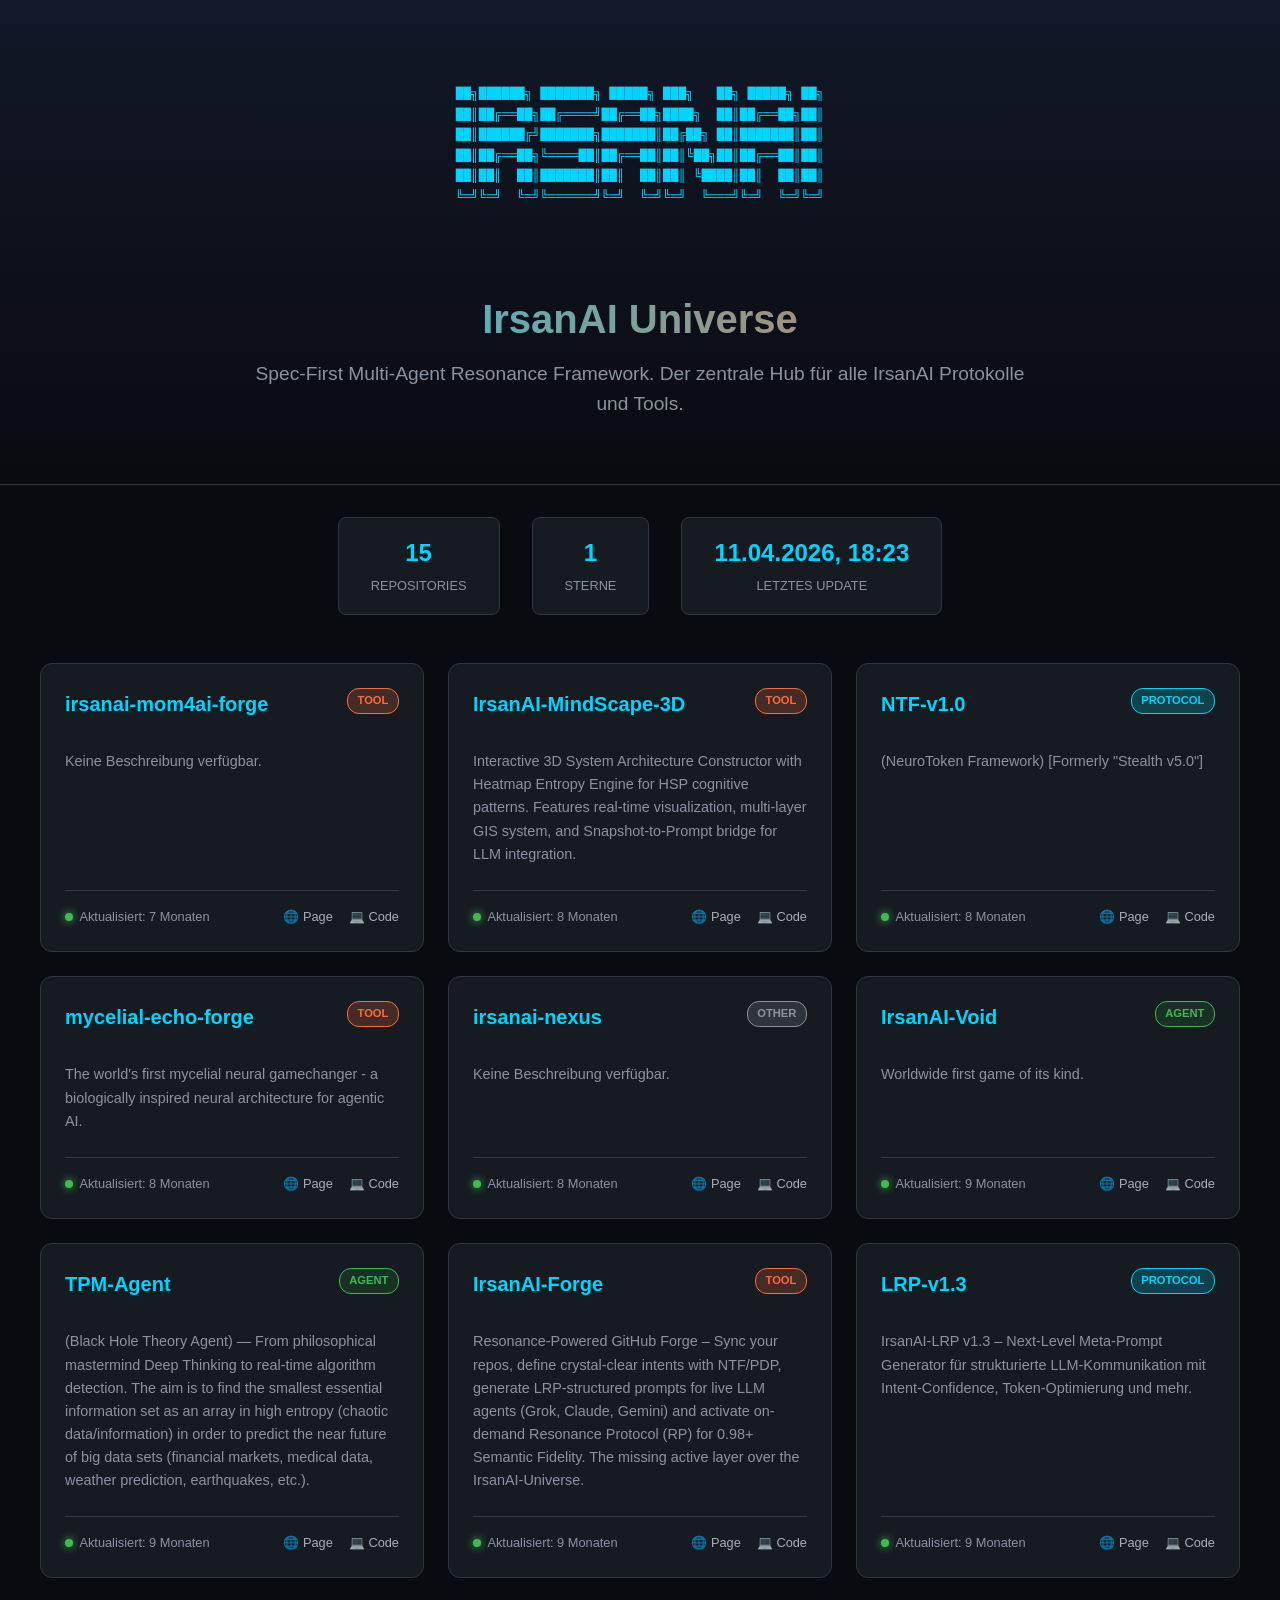
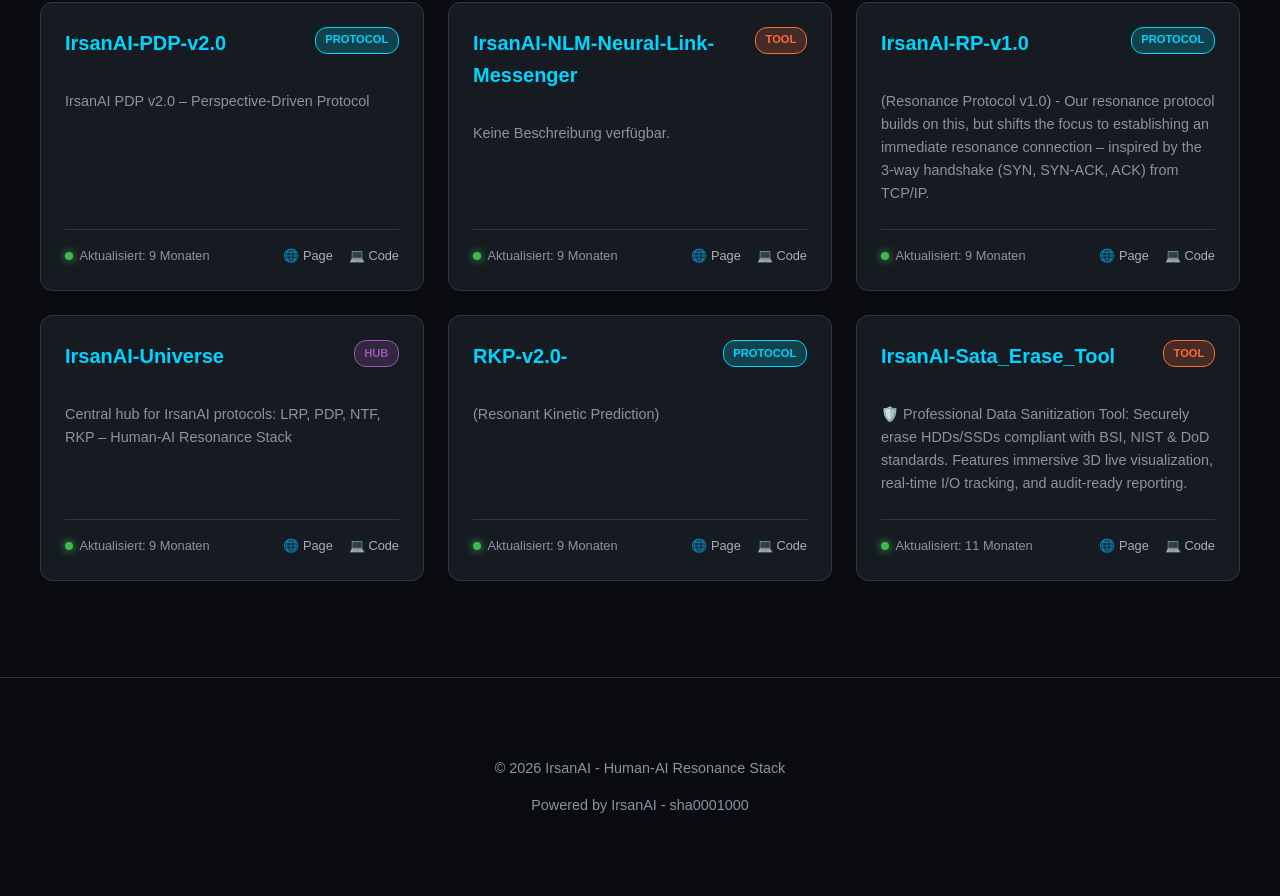
==== docs/index.html @ 4238be8a "Add GitHub Page assets and index" ====
<!DOCTYPE html>
<html lang="de">
<head>
    <meta charset="UTF-8">
    <meta name="viewport" content="width=device-width, initial-scale=1.0">
    <title>IrsanAI Universe | Central Hub</title>
    <link rel="stylesheet" href="assets/css/style.css">
    <link rel="icon" type="image/png" href="https://github.com/IrsanAI.png">
</head>
<body>
    <header>
        <div class="logo-text">
██╗██████╗ ███████╗ █████╗ ███╗   ██╗ █████╗ ██╗
██║██╔══██╗██╔════╝██╔══██╗████╗  ██║██╔══██╗██║
██║██████╔╝███████╗███████║██╔██╗ ██║███████║██║
██║██╔══██╗╚════██║██╔══██║██║╚██╗██║██╔══██║██║
██║██║  ██║███████║██║  ██║██║ ╚████║██║  ██║██║
╚═╝╚═╝  ╚═╝╚══════╝╚═╝  ╚═╝╚═╝  ╚═══╝╚═╝  ╚═╝╚═╝
        </div>
        <h1>IrsanAI Universe</h1>
        <p class="subtitle">Spec-First Multi-Agent Resonance Framework. Der zentrale Hub für alle IrsanAI Protokolle und Tools.</p>
    </header>
    <main>
        <section class="stats-bar">
            <div class="stat-item"><span class="stat-value" id="total-repos">...</span><span class="stat-label">Repositories</span></div>
            <div class="stat-item"><span class="stat-value" id="total-stars">...</span><span class="stat-label">Sterne</span></div>
            <div class="stat-item"><span class="stat-value" id="last-update-time">...</span><span class="stat-label">Letztes Update</span></div>
        </section>
        <section id="repo-grid" class="repo-grid"></section>
    </main>
    <footer>
        <p>&copy; 2026 IrsanAI - Human-AI Resonance Stack</p>
        <p>Powered by IrsanAI - sha0001000</p>
    </footer>
    <script src="assets/js/main.js"></script>
</body>
</html>
---- docs/assets/css/style.css ----
:root {
    --bg-color: #0a0b10;
    --card-bg: #161b22;
    --text-primary: #e6edf3;
    --text-secondary: #8b949e;
    --accent-color: #00d4ff;
    --accent-secondary: #ff6b35;
    --accent-tertiary: #9b59b6;
    --border-color: #30363d;
    --success-color: #238636;
}
body { background-color: var(--bg-color); color: var(--text-primary); font-family: -apple-system, BlinkMacSystemFont, "Segoe UI", Helvetica, Arial, sans-serif; margin: 0; line-height: 1.6; }
header { padding: 4rem 2rem; text-align: center; background: linear-gradient(180deg, #111827 0%, var(--bg-color) 100%); border-bottom: 1px solid var(--border-color); }
.logo-text { font-family: monospace; font-size: 0.8rem; color: var(--accent-color); white-space: pre; margin-bottom: 2rem; display: inline-block; }
h1 { font-size: 2.5rem; margin-bottom: 0.5rem; background: linear-gradient(90deg, var(--accent-color), var(--accent-secondary)); -webkit-background-clip: text; -webkit-text-fill-color: transparent; }
.subtitle { color: var(--text-secondary); font-size: 1.2rem; max-width: 800px; margin: 0 auto; }
main { max-width: 1200px; margin: 0 auto; padding: 2rem; }
.stats-bar { display: flex; justify-content: center; gap: 2rem; margin-bottom: 3rem; flex-wrap: wrap; }
.stat-item { background: var(--card-bg); padding: 1rem 2rem; border-radius: 8px; border: 1px solid var(--border-color); text-align: center; }
.stat-value { display: block; font-size: 1.5rem; font-weight: bold; color: var(--accent-color); }
.stat-label { font-size: 0.8rem; color: var(--text-secondary); text-transform: uppercase; }
.repo-grid { display: grid; grid-template-columns: repeat(auto-fill, minmax(350px, 1fr)); gap: 1.5rem; }
.repo-card { background: var(--card-bg); border: 1px solid var(--border-color); border-radius: 12px; padding: 1.5rem; transition: transform 0.2s, border-color 0.2s; display: flex; flex-direction: column; }
.repo-card:hover { transform: translateY(-4px); border-color: var(--accent-color); }
.repo-header { display: flex; justify-content: space-between; align-items: flex-start; margin-bottom: 1rem; }
.repo-name { font-size: 1.25rem; font-weight: bold; color: var(--accent-color); text-decoration: none; }
.category-badge { font-size: 0.7rem; padding: 0.2rem 0.6rem; border-radius: 12px; text-transform: uppercase; font-weight: bold; }
.cat-hub { background: rgba(155, 89, 182, 0.2); color: var(--accent-tertiary); border: 1px solid var(--accent-tertiary); }
.cat-protocol { background: rgba(0, 212, 255, 0.2); color: var(--accent-color); border: 1px solid var(--accent-color); }
.cat-tool { background: rgba(255, 107, 53, 0.2); color: var(--accent-secondary); border: 1px solid var(--accent-secondary); }
.cat-agent { background: rgba(35, 134, 54, 0.2); color: #3fb950; border: 1px solid #3fb950; }
.cat-other { background: rgba(139, 148, 158, 0.2); color: var(--text-secondary); border: 1px solid var(--text-secondary); }
.repo-desc { color: var(--text-secondary); font-size: 0.9rem; margin-bottom: 1.5rem; flex-grow: 1; }
.repo-footer { display: flex; justify-content: space-between; align-items: center; font-size: 0.8rem; color: var(--text-secondary); border-top: 1px solid var(--border-color); padding-top: 1rem; }
.update-time { display: flex; align-items: center; gap: 0.4rem; }
.live-indicator { width: 8px; height: 8px; background-color: #3fb950; border-radius: 50%; display: inline-block; box-shadow: 0 0 8px #3fb950; }
.repo-links { display: flex; gap: 1rem; }
.repo-links a { color: var(--text-primary); text-decoration: none; opacity: 0.7; transition: opacity 0.2s; }
.repo-links a:hover { opacity: 1; color: var(--accent-color); }
footer { text-align: center; padding: 4rem 2rem; color: var(--text-secondary); font-size: 0.9rem; border-top: 1px solid var(--border-color); margin-top: 4rem; }
@media (max-width: 768px) { .repo-grid { grid-template-columns: 1fr; } }
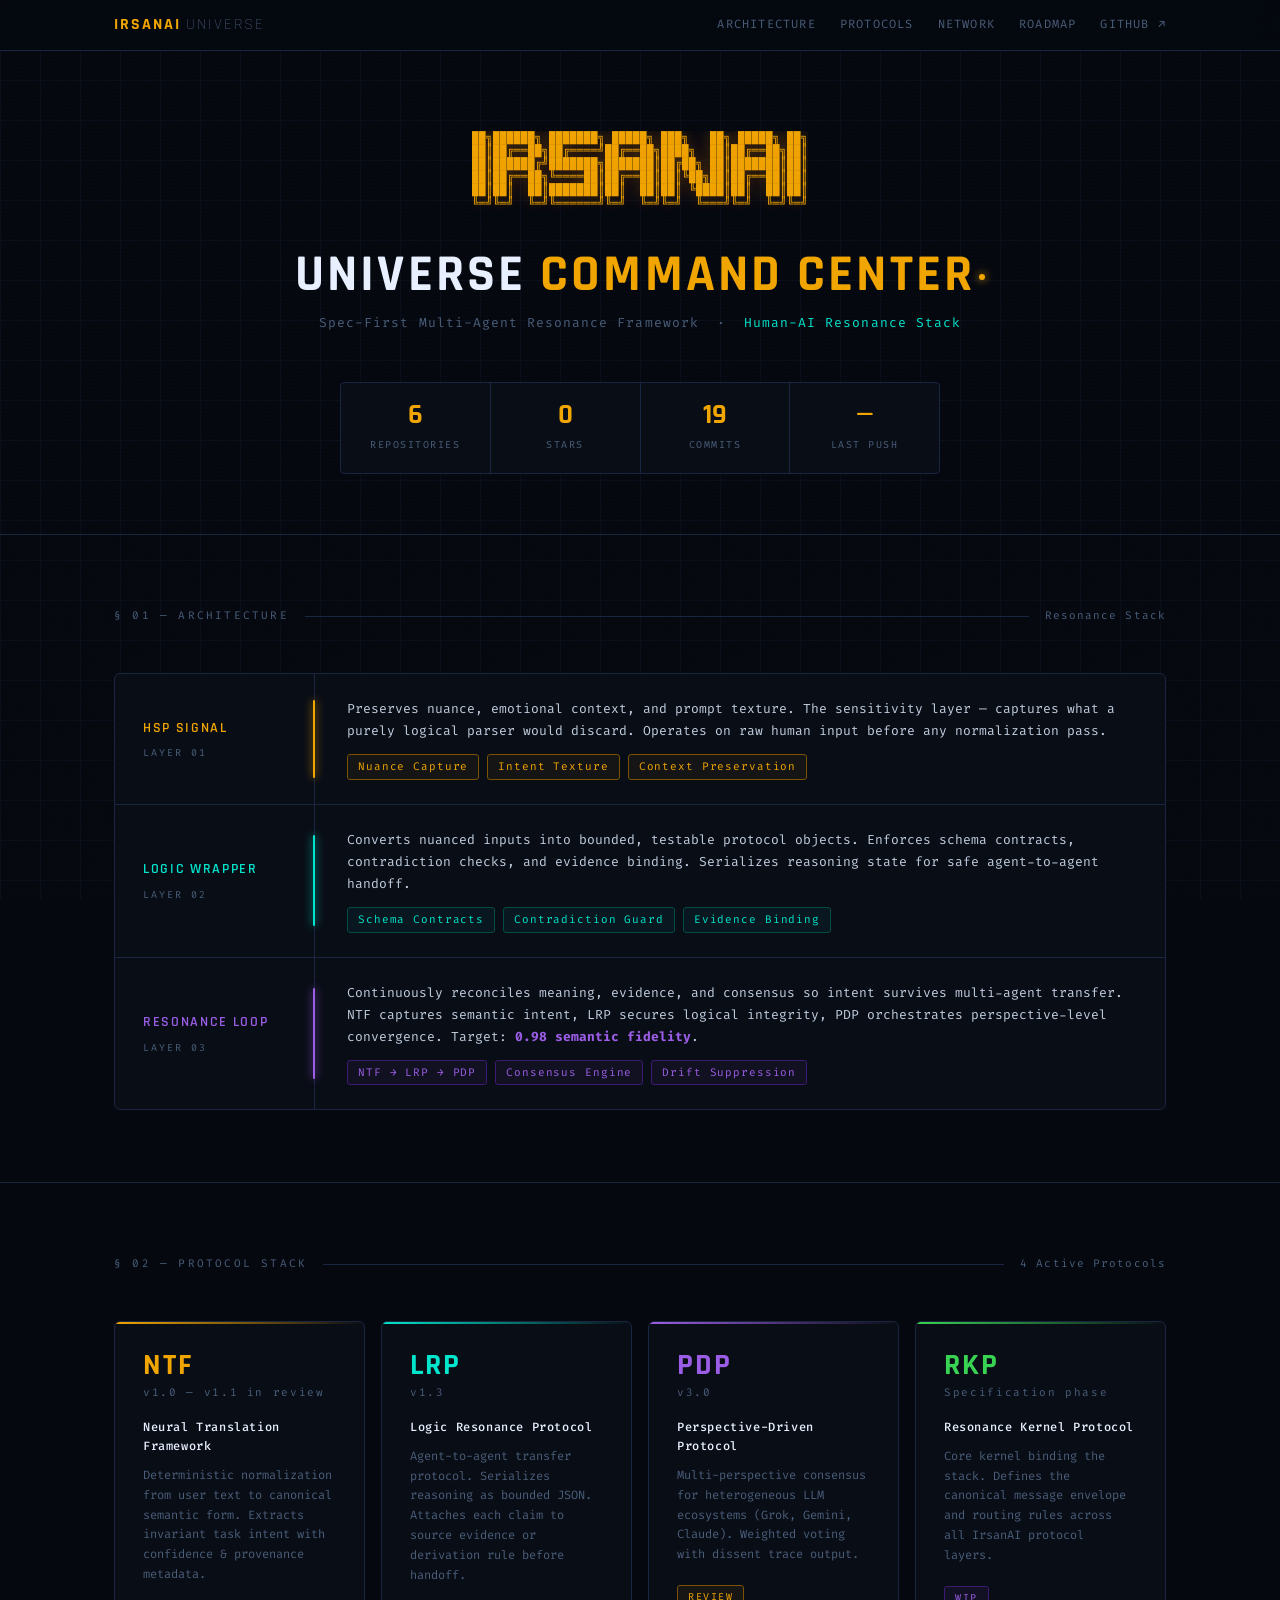
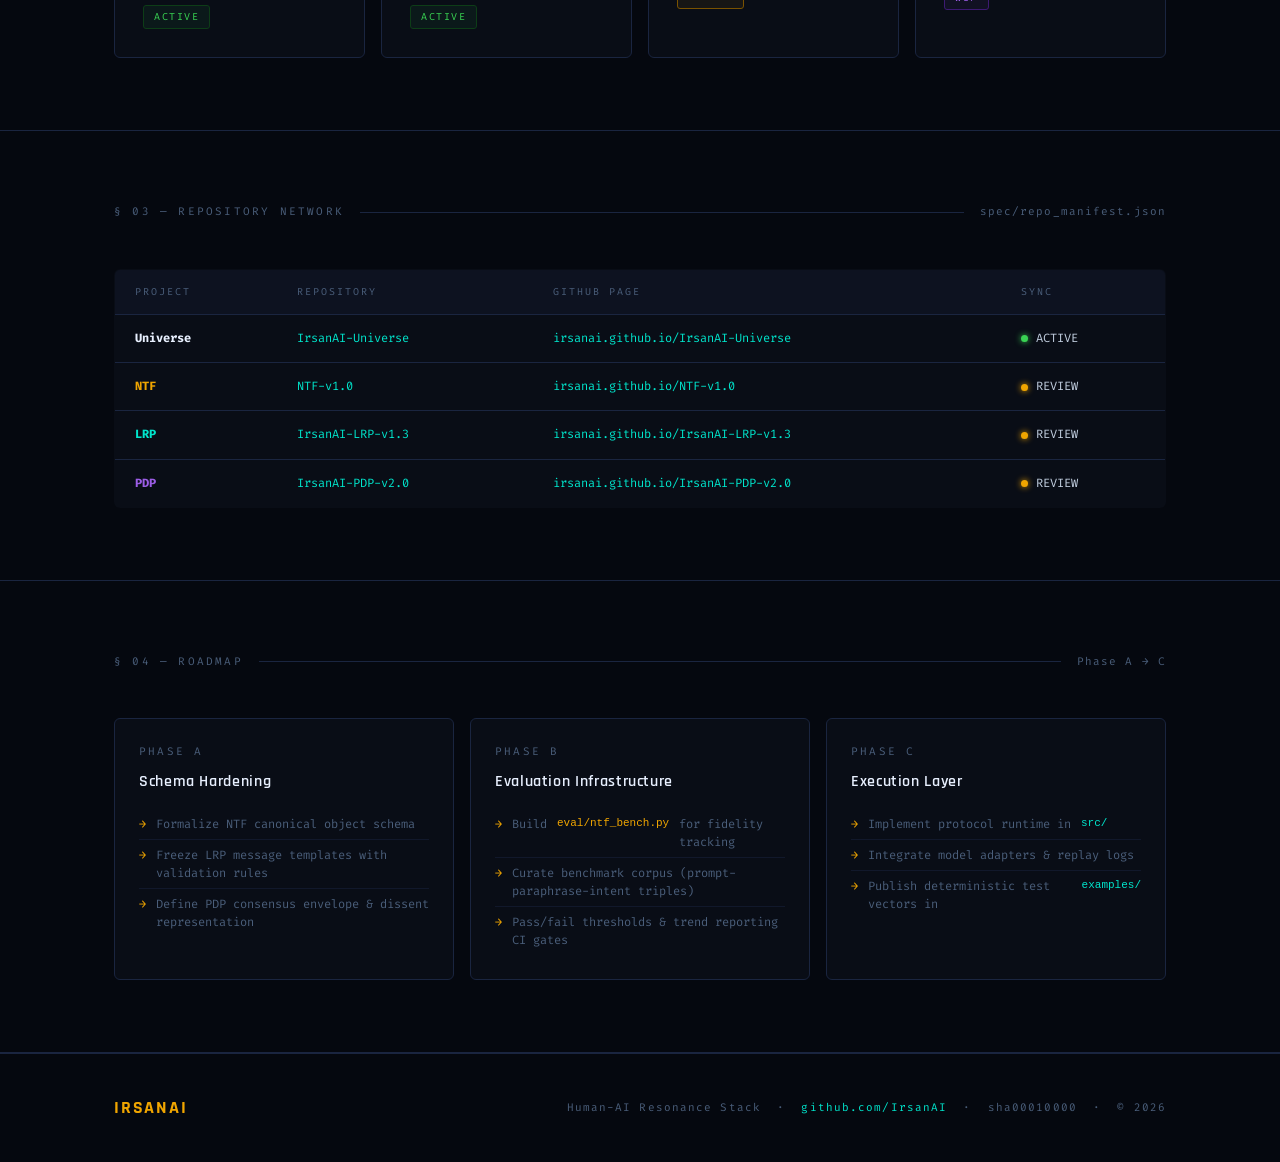
==== commit a8092bcf: "Rename index2.html to index.html" ====
--- a/docs/index.html
+++ b/docs/index.html
@@ -1,37 +1,868 @@
 <!DOCTYPE html>
-<html lang="de">
+<html lang="en">
 <head>
-    <meta charset="UTF-8">
-    <meta name="viewport" content="width=device-width, initial-scale=1.0">
-    <title>IrsanAI Universe | Central Hub</title>
-    <link rel="stylesheet" href="assets/css/style.css">
-    <link rel="icon" type="image/png" href="https://github.com/IrsanAI.png">
+<meta charset="UTF-8"/>
+<meta name="viewport" content="width=device-width, initial-scale=1.0"/>
+<title>IrsanAI Universe | Central Hub</title>
+<meta name="description" content="Spec-First Multi-Agent Resonance Framework. Central hub for LRP, NTF, PDP, RKP protocols."/>
+<link rel="preconnect" href="https://fonts.googleapis.com"/>
+<link rel="preconnect" href="https://fonts.gstatic.com" crossorigin/>
+<link href="https://fonts.googleapis.com/css2?family=Fira+Code:wght@300;400;500;600&family=Rajdhani:wght@300;400;500;600;700&display=swap" rel="stylesheet"/>
+<style>
+  :root {
+    --bg:        #05080f;
+    --bg2:       #090d16;
+    --bg3:       #0d1220;
+    --border:    #1a2540;
+    --gold:      #f0a500;
+    --gold-dim:  #7a5200;
+    --cyan:      #00e5cc;
+    --cyan-dim:  #004d45;
+    --violet:    #9b5de5;
+    --violet-dim:#3d1a73;
+    --green:     #39d353;
+    --green-dim: #0d3d17;
+    --text:      #c2cfe0;
+    --text-dim:  #4a5e7a;
+    --text-bright: #e8f0ff;
+    --mono: 'Fira Code', monospace;
+    --sans: 'Rajdhani', sans-serif;
+  }
+
+  *, *::before, *::after { box-sizing: border-box; margin: 0; padding: 0; }
+
+  html { scroll-behavior: smooth; }
+
+  body {
+    background: var(--bg);
+    color: var(--text);
+    font-family: var(--mono);
+    font-size: 14px;
+    line-height: 1.6;
+    min-height: 100vh;
+    overflow-x: hidden;
+  }
+
+  /* ── NOISE OVERLAY ── */
+  body::before {
+    content:'';
+    position:fixed; inset:0; z-index:0; pointer-events:none;
+    background-image: url("data:image/svg+xml,%3Csvg viewBox='0 0 200 200' xmlns='http://www.w3.org/2000/svg'%3E%3Cfilter id='n'%3E%3CfeTurbulence type='fractalNoise' baseFrequency='0.9' numOctaves='4' stitchTiles='stitch'/%3E%3C/filter%3E%3Crect width='100%25' height='100%25' filter='url(%23n)' opacity='0.035'/%3E%3C/svg%3E");
+    background-size: 200px 200px;
+    opacity: 0.4;
+  }
+
+  /* ── GRID BG ── */
+  body::after {
+    content:'';
+    position:fixed; inset:0; z-index:0; pointer-events:none;
+    background-image:
+      linear-gradient(var(--border) 1px, transparent 1px),
+      linear-gradient(90deg, var(--border) 1px, transparent 1px);
+    background-size: 40px 40px;
+    opacity: 0.25;
+  }
+
+  .wrap { max-width: 1100px; margin: 0 auto; padding: 0 24px; position: relative; z-index:1; }
+
+  /* ── TOP NAV ── */
+  nav {
+    position: sticky; top: 0; z-index: 100;
+    background: rgba(5,8,15,0.88);
+    backdrop-filter: blur(12px);
+    border-bottom: 1px solid var(--border);
+    padding: 12px 0;
+  }
+  nav .inner {
+    max-width:1100px; margin:0 auto; padding:0 24px;
+    display:flex; align-items:center; justify-content:space-between;
+  }
+  nav .brand {
+    font-family: var(--sans);
+    font-weight: 700;
+    font-size: 16px;
+    letter-spacing: 0.12em;
+    color: var(--gold);
+    text-decoration: none;
+    text-transform: uppercase;
+  }
+  nav .brand span { color: var(--text-dim); font-weight: 300; }
+  nav .links { display:flex; gap:24px; }
+  nav a {
+    color: var(--text-dim);
+    text-decoration: none;
+    font-size: 12px;
+    letter-spacing: 0.1em;
+    transition: color 0.2s;
+    text-transform: uppercase;
+  }
+  nav a:hover { color: var(--cyan); }
+
+  /* ── HERO ── */
+  .hero {
+    padding: 80px 0 60px;
+    text-align: center;
+    position: relative;
+    z-index: 1;
+  }
+  .ascii {
+    font-family: var(--mono);
+    font-size: 11px;
+    font-weight: 400;
+    line-height: 1.2;
+    color: var(--gold);
+    white-space: pre;
+    display: inline-block;
+    text-shadow: 0 0 20px rgba(240,165,0,0.4);
+    animation: flicker 6s infinite;
+    margin-bottom: 32px;
+    overflow-x: auto;
+    max-width: 100%;
+  }
+  @keyframes flicker {
+    0%,95%,100%{opacity:1}
+    96%{opacity:0.85}
+    97%{opacity:1}
+    98%{opacity:0.9}
+  }
+  .scanline {
+    position: absolute; top: 0; left: 0; right: 0; bottom: 0;
+    background: linear-gradient(transparent 50%, rgba(0,0,0,0.04) 50%);
+    background-size: 100% 4px;
+    pointer-events: none;
+    animation: scan 8s linear infinite;
+    opacity: 0.3;
+  }
+  @keyframes scan {
+    from { background-position: 0 0; }
+    to   { background-position: 0 100px; }
+  }
+  .hero-title {
+    font-family: var(--sans);
+    font-size: clamp(28px,5vw,52px);
+    font-weight: 700;
+    color: var(--text-bright);
+    letter-spacing: 0.06em;
+    text-transform: uppercase;
+    line-height: 1;
+    margin-bottom: 12px;
+  }
+  .hero-title span { color: var(--gold); }
+  .hero-sub {
+    font-size: 13px;
+    color: var(--text-dim);
+    letter-spacing: 0.08em;
+    margin-bottom: 48px;
+  }
+  .hero-sub em { color: var(--cyan); font-style: normal; }
+
+  /* ── STATS BAR ── */
+  .stats-bar {
+    display: flex;
+    justify-content: center;
+    gap: 0;
+    border: 1px solid var(--border);
+    border-radius: 4px;
+    overflow: hidden;
+    max-width: 600px;
+    margin: 0 auto;
+    background: var(--bg2);
+  }
+  .stat {
+    flex: 1;
+    padding: 18px 24px;
+    border-right: 1px solid var(--border);
+    text-align: center;
+  }
+  .stat:last-child { border-right: none; }
+  .stat-val {
+    font-family: var(--sans);
+    font-size: 28px;
+    font-weight: 700;
+    color: var(--gold);
+    display: block;
+    line-height: 1;
+    margin-bottom: 4px;
+    transition: opacity 0.4s;
+  }
+  .stat-val.loading { opacity: 0.3; animation: pulse 1.2s ease-in-out infinite; }
+  @keyframes pulse { 0%,100%{opacity:0.3} 50%{opacity:0.6} }
+  .stat-label {
+    font-size: 10px;
+    letter-spacing: 0.15em;
+    color: var(--text-dim);
+    text-transform: uppercase;
+  }
+
+  /* ── SECTION HEADER ── */
+  .section { padding: 72px 0; }
+  .sec-head {
+    display: flex;
+    align-items: center;
+    gap: 16px;
+    margin-bottom: 48px;
+  }
+  .sec-tag {
+    font-size: 11px;
+    letter-spacing: 0.2em;
+    color: var(--text-dim);
+    text-transform: uppercase;
+    white-space: nowrap;
+  }
+  .sec-line { flex: 1; height: 1px; background: var(--border); }
+  .sec-num {
+    font-size: 11px;
+    color: var(--text-dim);
+    letter-spacing: 0.1em;
+    white-space: nowrap;
+  }
+
+  /* ── ARCHITECTURE ── */
+  .arch {
+    display: flex;
+    flex-direction: column;
+    gap: 0;
+    border: 1px solid var(--border);
+    border-radius: 6px;
+    overflow: hidden;
+    background: var(--bg2);
+    position: relative;
+  }
+  .arch-layer {
+    display: grid;
+    grid-template-columns: 200px 1fr;
+    border-bottom: 1px solid var(--border);
+    transition: background 0.3s;
+    cursor: default;
+  }
+  .arch-layer:last-child { border-bottom: none; }
+  .arch-layer:hover { background: var(--bg3); }
+  .arch-label {
+    padding: 24px 28px;
+    border-right: 1px solid var(--border);
+    display: flex;
+    flex-direction: column;
+    justify-content: center;
+    gap: 6px;
+    position: relative;
+  }
+  .arch-label::after {
+    content: '';
+    position: absolute;
+    right: -1px; top: 20%; bottom: 20%;
+    width: 2px;
+    border-radius: 2px;
+  }
+  .layer-hsp .arch-label::after  { background: var(--gold); box-shadow: 0 0 8px var(--gold); }
+  .layer-logic .arch-label::after { background: var(--cyan); box-shadow: 0 0 8px var(--cyan); }
+  .layer-loop .arch-label::after  { background: var(--violet); box-shadow: 0 0 8px var(--violet); }
+
+  .arch-name {
+    font-family: var(--sans);
+    font-size: 14px;
+    font-weight: 600;
+    letter-spacing: 0.12em;
+    text-transform: uppercase;
+  }
+  .layer-hsp  .arch-name { color: var(--gold); }
+  .layer-logic .arch-name { color: var(--cyan); }
+  .layer-loop  .arch-name { color: var(--violet); }
+
+  .arch-abbr {
+    font-size: 10px;
+    color: var(--text-dim);
+    letter-spacing: 0.2em;
+    text-transform: uppercase;
+  }
+  .arch-body { padding: 24px 32px; }
+  .arch-body p { font-size: 13px; color: var(--text); line-height: 1.7; margin-bottom: 12px; }
+  .arch-body p:last-child { margin-bottom: 0; }
+  .arch-tags { display: flex; flex-wrap: wrap; gap: 8px; }
+  .tag {
+    font-size: 11px;
+    padding: 3px 10px;
+    border-radius: 3px;
+    letter-spacing: 0.08em;
+    border: 1px solid;
+  }
+  .tag-gold   { color: var(--gold);   border-color: var(--gold-dim);   background: rgba(240,165,0,0.05); }
+  .tag-cyan   { color: var(--cyan);   border-color: var(--cyan-dim);   background: rgba(0,229,204,0.05); }
+  .tag-violet { color: var(--violet); border-color: var(--violet-dim); background: rgba(155,93,229,0.05); }
+
+  /* ── PROTOCOL CARDS ── */
+  .protocols-grid {
+    display: grid;
+    grid-template-columns: repeat(auto-fill, minmax(240px, 1fr));
+    gap: 16px;
+  }
+  .proto-card {
+    background: var(--bg2);
+    border: 1px solid var(--border);
+    border-radius: 6px;
+    padding: 28px;
+    text-decoration: none;
+    display: block;
+    transition: border-color 0.25s, transform 0.25s, background 0.25s;
+    position: relative;
+    overflow: hidden;
+  }
+  .proto-card::before {
+    content: '';
+    position: absolute;
+    top: 0; left: 0; right: 0;
+    height: 2px;
+  }
+  .proto-card.ntf::before  { background: linear-gradient(90deg, var(--gold), transparent); }
+  .proto-card.lrp::before  { background: linear-gradient(90deg, var(--cyan), transparent); }
+  .proto-card.pdp::before  { background: linear-gradient(90deg, var(--violet), transparent); }
+  .proto-card.rkp::before  { background: linear-gradient(90deg, var(--green), transparent); }
+
+  .proto-card:hover {
+    transform: translateY(-3px);
+    background: var(--bg3);
+  }
+  .proto-card.ntf:hover  { border-color: var(--gold-dim); }
+  .proto-card.lrp:hover  { border-color: var(--cyan-dim); }
+  .proto-card.pdp:hover  { border-color: var(--violet-dim); }
+  .proto-card.rkp:hover  { border-color: var(--green-dim); }
+
+  .proto-id {
+    font-family: var(--sans);
+    font-size: 30px;
+    font-weight: 700;
+    letter-spacing: 0.06em;
+    line-height: 1;
+    margin-bottom: 4px;
+  }
+  .proto-card.ntf .proto-id  { color: var(--gold); }
+  .proto-card.lrp .proto-id  { color: var(--cyan); }
+  .proto-card.pdp .proto-id  { color: var(--violet); }
+  .proto-card.rkp .proto-id  { color: var(--green); }
+
+  .proto-ver {
+    font-size: 11px;
+    letter-spacing: 0.15em;
+    color: var(--text-dim);
+    margin-bottom: 16px;
+  }
+  .proto-name {
+    font-size: 12px;
+    font-weight: 500;
+    color: var(--text-bright);
+    margin-bottom: 10px;
+    letter-spacing: 0.05em;
+  }
+  .proto-desc {
+    font-size: 12px;
+    color: var(--text-dim);
+    line-height: 1.65;
+    margin-bottom: 20px;
+  }
+  .proto-status {
+    font-size: 10px;
+    letter-spacing: 0.15em;
+    text-transform: uppercase;
+    padding: 3px 10px;
+    border-radius: 3px;
+    border: 1px solid;
+    display: inline-block;
+  }
+  .status-active  { color: var(--green);  border-color: var(--green-dim);  background: rgba(57,211,83,0.06); }
+  .status-review  { color: var(--gold);   border-color: var(--gold-dim);   background: rgba(240,165,0,0.06); }
+  .status-wip     { color: var(--violet); border-color: var(--violet-dim); background: rgba(155,93,229,0.06); }
+
+  /* ── NETWORK TABLE ── */
+  .net-table {
+    width: 100%;
+    border-collapse: collapse;
+    background: var(--bg2);
+    border: 1px solid var(--border);
+    border-radius: 6px;
+    overflow: hidden;
+  }
+  .net-table th {
+    text-align: left;
+    padding: 14px 20px;
+    font-size: 10px;
+    letter-spacing: 0.2em;
+    text-transform: uppercase;
+    color: var(--text-dim);
+    border-bottom: 1px solid var(--border);
+    background: var(--bg3);
+    font-weight: 400;
+  }
+  .net-table td {
+    padding: 14px 20px;
+    font-size: 12px;
+    border-bottom: 1px solid var(--border);
+    color: var(--text);
+    vertical-align: middle;
+  }
+  .net-table tr:last-child td { border-bottom: none; }
+  .net-table tr:hover td { background: var(--bg3); }
+  .net-table a { color: var(--cyan); text-decoration: none; }
+  .net-table a:hover { text-decoration: underline; }
+  .dot {
+    display: inline-block;
+    width: 7px; height: 7px;
+    border-radius: 50%;
+    margin-right: 8px;
+    vertical-align: middle;
+  }
+  .dot-active  { background: var(--green);  box-shadow: 0 0 6px var(--green); }
+  .dot-review  { background: var(--gold);   box-shadow: 0 0 6px var(--gold); }
+
+  /* ── LOP / ROADMAP ── */
+  .lop-grid {
+    display: grid;
+    grid-template-columns: repeat(auto-fill, minmax(300px, 1fr));
+    gap: 16px;
+  }
+  .lop-card {
+    background: var(--bg2);
+    border: 1px solid var(--border);
+    border-radius: 6px;
+    padding: 24px;
+  }
+  .lop-phase {
+    font-size: 11px;
+    letter-spacing: 0.2em;
+    color: var(--text-dim);
+    text-transform: uppercase;
+    margin-bottom: 8px;
+  }
+  .lop-title {
+    font-family: var(--sans);
+    font-size: 16px;
+    font-weight: 600;
+    color: var(--text-bright);
+    margin-bottom: 14px;
+    letter-spacing: 0.04em;
+  }
+  .lop-items { list-style: none; }
+  .lop-items li {
+    font-size: 12px;
+    color: var(--text-dim);
+    padding: 6px 0;
+    border-bottom: 1px solid rgba(26,37,64,0.5);
+    display: flex;
+    gap: 10px;
+    line-height: 1.5;
+  }
+  .lop-items li:last-child { border-bottom: none; }
+  .lop-items li::before {
+    content: '→';
+    color: var(--gold);
+    flex-shrink: 0;
+  }
+
+  /* ── FOOTER ── */
+  footer {
+    border-top: 1px solid var(--border);
+    padding: 40px 0;
+    position: relative; z-index: 1;
+  }
+  .footer-inner {
+    max-width:1100px; margin:0 auto; padding:0 24px;
+    display: flex;
+    justify-content: space-between;
+    align-items: center;
+    flex-wrap: wrap;
+    gap: 16px;
+  }
+  .footer-brand {
+    font-family: var(--sans);
+    font-size: 18px;
+    font-weight: 700;
+    color: var(--gold);
+    letter-spacing: 0.1em;
+    text-transform: uppercase;
+  }
+  .footer-meta {
+    font-size: 11px;
+    color: var(--text-dim);
+    letter-spacing: 0.1em;
+  }
+  .footer-meta a { color: var(--cyan); text-decoration: none; }
+  .footer-meta a:hover { text-decoration: underline; }
+
+  /* ── DIVIDER ── */
+  .divider {
+    border: none;
+    border-top: 1px solid var(--border);
+    margin: 0;
+  }
+
+  /* ── SCROLL REVEAL ── */
+  .reveal {
+    opacity: 0;
+    transform: translateY(24px);
+    transition: opacity 0.6s ease, transform 0.6s ease;
+  }
+  .reveal.visible {
+    opacity: 1;
+    transform: none;
+  }
+
+  /* ── RESPONSIVE ── */
+  @media (max-width: 640px) {
+    .ascii { font-size: 6px; }
+    .arch-layer { grid-template-columns: 1fr; }
+    .arch-label { border-right: none; border-bottom: 1px solid var(--border); }
+    nav .links { display: none; }
+    .stats-bar { flex-direction: column; }
+    .stat { border-right: none; border-bottom: 1px solid var(--border); }
+    .stat:last-child { border-bottom: none; }
+    .footer-inner { flex-direction: column; text-align: center; }
+  }
+
+  /* ── GLOW CURSOR ── */
+  .glow-dot {
+    width: 6px; height: 6px;
+    background: var(--gold);
+    border-radius: 50%;
+    display: inline-block;
+    animation: blink 1s step-start infinite;
+    vertical-align: middle;
+    margin-left: 4px;
+    box-shadow: 0 0 8px var(--gold);
+  }
+  @keyframes blink { 0%,100%{opacity:1} 50%{opacity:0} }
+
+</style>
 </head>
 <body>
-    <header>
-        <div class="logo-text">
+
+<!-- ── NAV ── -->
+<nav>
+  <div class="inner">
+    <a href="#" class="brand">IrsanAI <span>Universe</span></a>
+    <div class="links">
+      <a href="#architecture">Architecture</a>
+      <a href="#protocols">Protocols</a>
+      <a href="#network">Network</a>
+      <a href="#roadmap">Roadmap</a>
+      <a href="https://github.com/IrsanAI/IrsanAI-Universe" target="_blank">GitHub ↗</a>
+    </div>
+  </div>
+</nav>
+
+<!-- ── HERO ── -->
+<section class="hero">
+  <div class="scanline"></div>
+  <div class="wrap">
+    <pre class="ascii">
 ██╗██████╗ ███████╗ █████╗ ███╗   ██╗ █████╗ ██╗
 ██║██╔══██╗██╔════╝██╔══██╗████╗  ██║██╔══██╗██║
 ██║██████╔╝███████╗███████║██╔██╗ ██║███████║██║
 ██║██╔══██╗╚════██║██╔══██║██║╚██╗██║██╔══██║██║
 ██║██║  ██║███████║██║  ██║██║ ╚████║██║  ██║██║
-╚═╝╚═╝  ╚═╝╚══════╝╚═╝  ╚═╝╚═╝  ╚═══╝╚═╝  ╚═╝╚═╝
+╚═╝╚═╝  ╚═╝╚══════╝╚═╝  ╚═╝╚═╝  ╚═══╝╚═╝  ╚═╝╚═╝</pre>
+
+    <div class="hero-title">Universe <span>Command Center</span><span class="glow-dot"></span></div>
+    <p class="hero-sub">Spec-First Multi-Agent Resonance Framework &nbsp;·&nbsp; <em>Human-AI Resonance Stack</em></p>
+
+    <div class="stats-bar" id="statsBar">
+      <div class="stat">
+        <span class="stat-val loading" id="statRepos">—</span>
+        <span class="stat-label">Repositories</span>
+      </div>
+      <div class="stat">
+        <span class="stat-val loading" id="statStars">—</span>
+        <span class="stat-label">Stars</span>
+      </div>
+      <div class="stat">
+        <span class="stat-val loading" id="statCommits">—</span>
+        <span class="stat-label">Commits</span>
+      </div>
+      <div class="stat">
+        <span class="stat-val loading" id="statUpdate">—</span>
+        <span class="stat-label">Last Push</span>
+      </div>
+    </div>
+  </div>
+</section>
+
+<hr class="divider"/>
+
+<!-- ── ARCHITECTURE ── -->
+<section class="section" id="architecture">
+  <div class="wrap">
+    <div class="sec-head reveal">
+      <span class="sec-tag">§ 01 — Architecture</span>
+      <div class="sec-line"></div>
+      <span class="sec-num">Resonance Stack</span>
+    </div>
+
+    <div class="arch reveal">
+      <div class="arch-layer layer-hsp">
+        <div class="arch-label">
+          <span class="arch-name">HSP Signal</span>
+          <span class="arch-abbr">Layer 01</span>
         </div>
-        <h1>IrsanAI Universe</h1>
-        <p class="subtitle">Spec-First Multi-Agent Resonance Framework. Der zentrale Hub für alle IrsanAI Protokolle und Tools.</p>
-    </header>
-    <main>
-        <section class="stats-bar">
-            <div class="stat-item"><span class="stat-value" id="total-repos">...</span><span class="stat-label">Repositories</span></div>
-            <div class="stat-item"><span class="stat-value" id="total-stars">...</span><span class="stat-label">Sterne</span></div>
-            <div class="stat-item"><span class="stat-value" id="last-update-time">...</span><span class="stat-label">Letztes Update</span></div>
-        </section>
-        <section id="repo-grid" class="repo-grid"></section>
-    </main>
-    <footer>
-        <p>&copy; 2026 IrsanAI - Human-AI Resonance Stack</p>
-        <p>Powered by IrsanAI - sha0001000</p>
-    </footer>
-    <script src="assets/js/main.js"></script>
+        <div class="arch-body">
+          <p>Preserves nuance, emotional context, and prompt texture. The sensitivity layer — captures what a purely logical parser would discard. Operates on raw human input before any normalization pass.</p>
+          <div class="arch-tags">
+            <span class="tag tag-gold">Nuance Capture</span>
+            <span class="tag tag-gold">Intent Texture</span>
+            <span class="tag tag-gold">Context Preservation</span>
+          </div>
+        </div>
+      </div>
+
+      <div class="arch-layer layer-logic">
+        <div class="arch-label">
+          <span class="arch-name">Logic Wrapper</span>
+          <span class="arch-abbr">Layer 02</span>
+        </div>
+        <div class="arch-body">
+          <p>Converts nuanced inputs into bounded, testable protocol objects. Enforces schema contracts, contradiction checks, and evidence binding. Serializes reasoning state for safe agent-to-agent handoff.</p>
+          <div class="arch-tags">
+            <span class="tag tag-cyan">Schema Contracts</span>
+            <span class="tag tag-cyan">Contradiction Guard</span>
+            <span class="tag tag-cyan">Evidence Binding</span>
+          </div>
+        </div>
+      </div>
+
+      <div class="arch-layer layer-loop">
+        <div class="arch-label">
+          <span class="arch-name">Resonance Loop</span>
+          <span class="arch-abbr">Layer 03</span>
+        </div>
+        <div class="arch-body">
+          <p>Continuously reconciles meaning, evidence, and consensus so intent survives multi-agent transfer. NTF captures semantic intent, LRP secures logical integrity, PDP orchestrates perspective-level convergence. Target: <strong style="color:var(--violet)">0.98 semantic fidelity</strong>.</p>
+          <div class="arch-tags">
+            <span class="tag tag-violet">NTF → LRP → PDP</span>
+            <span class="tag tag-violet">Consensus Engine</span>
+            <span class="tag tag-violet">Drift Suppression</span>
+          </div>
+        </div>
+      </div>
+    </div>
+  </div>
+</section>
+
+<hr class="divider"/>
+
+<!-- ── PROTOCOLS ── -->
+<section class="section" id="protocols">
+  <div class="wrap">
+    <div class="sec-head reveal">
+      <span class="sec-tag">§ 02 — Protocol Stack</span>
+      <div class="sec-line"></div>
+      <span class="sec-num">4 Active Protocols</span>
+    </div>
+
+    <div class="protocols-grid">
+      <a href="https://github.com/IrsanAI/NTF-v1.0" target="_blank" class="proto-card ntf reveal">
+        <div class="proto-id">NTF</div>
+        <div class="proto-ver">v1.0 — v1.1 in review</div>
+        <div class="proto-name">Neural Translation Framework</div>
+        <p class="proto-desc">Deterministic normalization from user text to canonical semantic form. Extracts invariant task intent with confidence & provenance metadata.</p>
+        <span class="proto-status status-active">Active</span>
+      </a>
+
+      <a href="https://github.com/IrsanAI/IrsanAI-LRP-v1.3" target="_blank" class="proto-card lrp reveal">
+        <div class="proto-id">LRP</div>
+        <div class="proto-ver">v1.3</div>
+        <div class="proto-name">Logic Resonance Protocol</div>
+        <p class="proto-desc">Agent-to-agent transfer protocol. Serializes reasoning as bounded JSON. Attaches each claim to source evidence or derivation rule before handoff.</p>
+        <span class="proto-status status-active">Active</span>
+      </a>
+
+      <a href="https://github.com/IrsanAI/IrsanAI-PDP-v2.0" target="_blank" class="proto-card pdp reveal">
+        <div class="proto-id">PDP</div>
+        <div class="proto-ver">v3.0</div>
+        <div class="proto-name">Perspective-Driven Protocol</div>
+        <p class="proto-desc">Multi-perspective consensus for heterogeneous LLM ecosystems (Grok, Gemini, Claude). Weighted voting with dissent trace output.</p>
+        <span class="proto-status status-review">Review</span>
+      </a>
+
+      <a href="https://github.com/IrsanAI" target="_blank" class="proto-card rkp reveal">
+        <div class="proto-id">RKP</div>
+        <div class="proto-ver">Specification phase</div>
+        <div class="proto-name">Resonance Kernel Protocol</div>
+        <p class="proto-desc">Core kernel binding the stack. Defines the canonical message envelope and routing rules across all IrsanAI protocol layers.</p>
+        <span class="proto-status status-wip">WIP</span>
+      </a>
+    </div>
+  </div>
+</section>
+
+<hr class="divider"/>
+
+<!-- ── NETWORK ── -->
+<section class="section" id="network">
+  <div class="wrap">
+    <div class="sec-head reveal">
+      <span class="sec-tag">§ 03 — Repository Network</span>
+      <div class="sec-line"></div>
+      <span class="sec-num">spec/repo_manifest.json</span>
+    </div>
+
+    <div class="reveal">
+    <table class="net-table">
+      <thead>
+        <tr>
+          <th>Project</th>
+          <th>Repository</th>
+          <th>GitHub Page</th>
+          <th>Sync</th>
+        </tr>
+      </thead>
+      <tbody>
+        <tr>
+          <td><strong style="color:var(--text-bright)">Universe</strong></td>
+          <td><a href="https://github.com/IrsanAI/IrsanAI-Universe" target="_blank">IrsanAI-Universe</a></td>
+          <td><a href="https://irsanai.github.io/IrsanAI-Universe/" target="_blank">irsanai.github.io/IrsanAI-Universe</a></td>
+          <td><span class="dot dot-active"></span>ACTIVE</td>
+        </tr>
+        <tr>
+          <td><strong style="color:var(--gold)">NTF</strong></td>
+          <td><a href="https://github.com/IrsanAI/NTF-v1.0" target="_blank">NTF-v1.0</a></td>
+          <td><a href="https://irsanai.github.io/NTF-v1.0/" target="_blank">irsanai.github.io/NTF-v1.0</a></td>
+          <td><span class="dot dot-review"></span>REVIEW</td>
+        </tr>
+        <tr>
+          <td><strong style="color:var(--cyan)">LRP</strong></td>
+          <td><a href="https://github.com/IrsanAI/IrsanAI-LRP-v1.3" target="_blank">IrsanAI-LRP-v1.3</a></td>
+          <td><a href="https://irsanai.github.io/IrsanAI-LRP-v1.3/" target="_blank">irsanai.github.io/IrsanAI-LRP-v1.3</a></td>
+          <td><span class="dot dot-review"></span>REVIEW</td>
+        </tr>
+        <tr>
+          <td><strong style="color:var(--violet)">PDP</strong></td>
+          <td><a href="https://github.com/IrsanAI/IrsanAI-PDP-v2.0" target="_blank">IrsanAI-PDP-v2.0</a></td>
+          <td><a href="https://irsanai.github.io/IrsanAI-PDP-v2.0/" target="_blank">irsanai.github.io/IrsanAI-PDP-v2.0</a></td>
+          <td><span class="dot dot-review"></span>REVIEW</td>
+        </tr>
+      </tbody>
+    </table>
+    </div>
+  </div>
+</section>
+
+<hr class="divider"/>
+
+<!-- ── ROADMAP ── -->
+<section class="section" id="roadmap">
+  <div class="wrap">
+    <div class="sec-head reveal">
+      <span class="sec-tag">§ 04 — Roadmap</span>
+      <div class="sec-line"></div>
+      <span class="sec-num">Phase A → C</span>
+    </div>
+
+    <div class="lop-grid">
+      <div class="lop-card reveal">
+        <div class="lop-phase">Phase A</div>
+        <div class="lop-title">Schema Hardening</div>
+        <ul class="lop-items">
+          <li>Formalize NTF canonical object schema</li>
+          <li>Freeze LRP message templates with validation rules</li>
+          <li>Define PDP consensus envelope & dissent representation</li>
+        </ul>
+      </div>
+      <div class="lop-card reveal">
+        <div class="lop-phase">Phase B</div>
+        <div class="lop-title">Evaluation Infrastructure</div>
+        <ul class="lop-items">
+          <li>Build <code style="color:var(--gold);font-size:11px">eval/ntf_bench.py</code> for fidelity tracking</li>
+          <li>Curate benchmark corpus (prompt-paraphrase-intent triples)</li>
+          <li>Pass/fail thresholds & trend reporting CI gates</li>
+        </ul>
+      </div>
+      <div class="lop-card reveal">
+        <div class="lop-phase">Phase C</div>
+        <div class="lop-title">Execution Layer</div>
+        <ul class="lop-items">
+          <li>Implement protocol runtime in <code style="color:var(--cyan);font-size:11px">src/</code></li>
+          <li>Integrate model adapters & replay logs</li>
+          <li>Publish deterministic test vectors in <code style="color:var(--cyan);font-size:11px">examples/</code></li>
+        </ul>
+      </div>
+    </div>
+  </div>
+</section>
+
+<!-- ── FOOTER ── -->
+<hr class="divider"/>
+<footer>
+  <div class="footer-inner">
+    <div class="footer-brand">IrsanAI</div>
+    <div class="footer-meta">
+      Human-AI Resonance Stack &nbsp;·&nbsp;
+      <a href="https://github.com/IrsanAI" target="_blank">github.com/IrsanAI</a> &nbsp;·&nbsp;
+      sha00010000 &nbsp;·&nbsp;
+      © 2026
+    </div>
+  </div>
+</footer>
+
+<script>
+// ── GITHUB API STATS ──
+async function loadStats() {
+  const setVal = (id, val, cls) => {
+    const el = document.getElementById(id);
+    el.textContent = val;
+    el.classList.remove('loading');
+    if (cls) el.style.color = `var(--${cls})`;
+  };
+
+  try {
+    // Repos in org
+    const orgRes = await fetch('https://api.github.com/orgs/IrsanAI');
+    if (orgRes.ok) {
+      const org = await orgRes.json();
+      setVal('statRepos', org.public_repos ?? '—');
+    }
+  } catch(e) { document.getElementById('statRepos').textContent = '6'; document.getElementById('statRepos').classList.remove('loading'); }
+
+  try {
+    // Universe repo: stars + last push
+    const repoRes = await fetch('https://api.github.com/repos/IrsanAI/IrsanAI-Universe');
+    if (repoRes.ok) {
+      const repo = await repoRes.json();
+      setVal('statStars', repo.stargazers_count ?? '0');
+      if (repo.pushed_at) {
+        const d = new Date(repo.pushed_at);
+        const diff = Math.floor((Date.now() - d) / 86400000);
+        setVal('statUpdate', diff === 0 ? 'Today' : diff === 1 ? '1d ago' : `${diff}d ago`);
+      }
+    }
+  } catch(e) {
+    document.getElementById('statStars').textContent = '0'; document.getElementById('statStars').classList.remove('loading');
+    document.getElementById('statUpdate').textContent = '—'; document.getElementById('statUpdate').classList.remove('loading');
+  }
+
+  try {
+    // Commits count via contributors
+    const contribRes = await fetch('https://api.github.com/repos/IrsanAI/IrsanAI-Universe/commits?per_page=1');
+    if (contribRes.ok) {
+      const link = contribRes.headers.get('Link') || '';
+      const match = link.match(/page=(\d+)>; rel="last"/);
+      setVal('statCommits', match ? match[1] : '19');
+    } else { setVal('statCommits', '19'); }
+  } catch(e) { setVal('statCommits', '19'); }
+}
+
+loadStats();
+
+// ── SCROLL REVEAL ──
+const observer = new IntersectionObserver((entries) => {
+  entries.forEach(e => {
+    if (e.isIntersecting) {
+      e.target.classList.add('visible');
+      observer.unobserve(e.target);
+    }
+  });
+}, { threshold: 0.1, rootMargin: '0px 0px -40px 0px' });
+
+document.querySelectorAll('.reveal').forEach((el, i) => {
+  el.style.transitionDelay = `${(i % 4) * 80}ms`;
+  observer.observe(el);
+});
+</script>
+
 </body>
 </html>
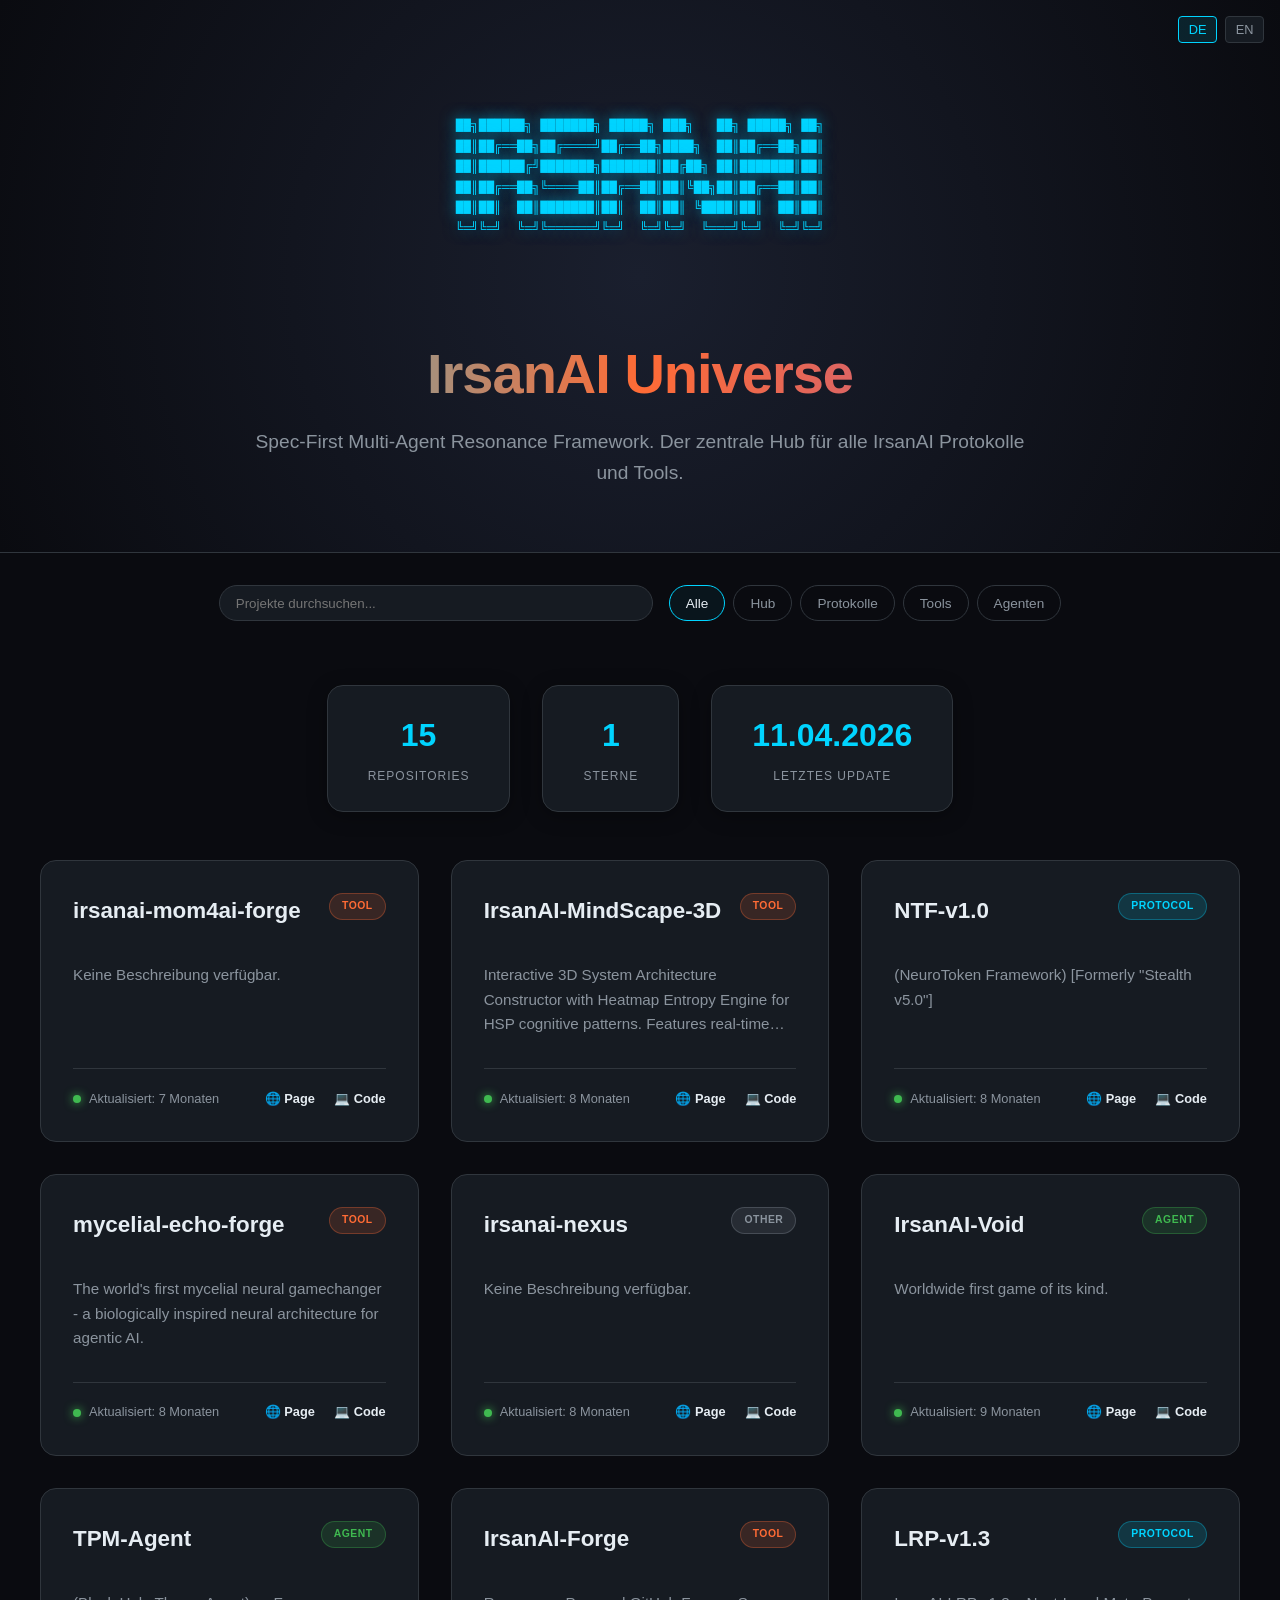
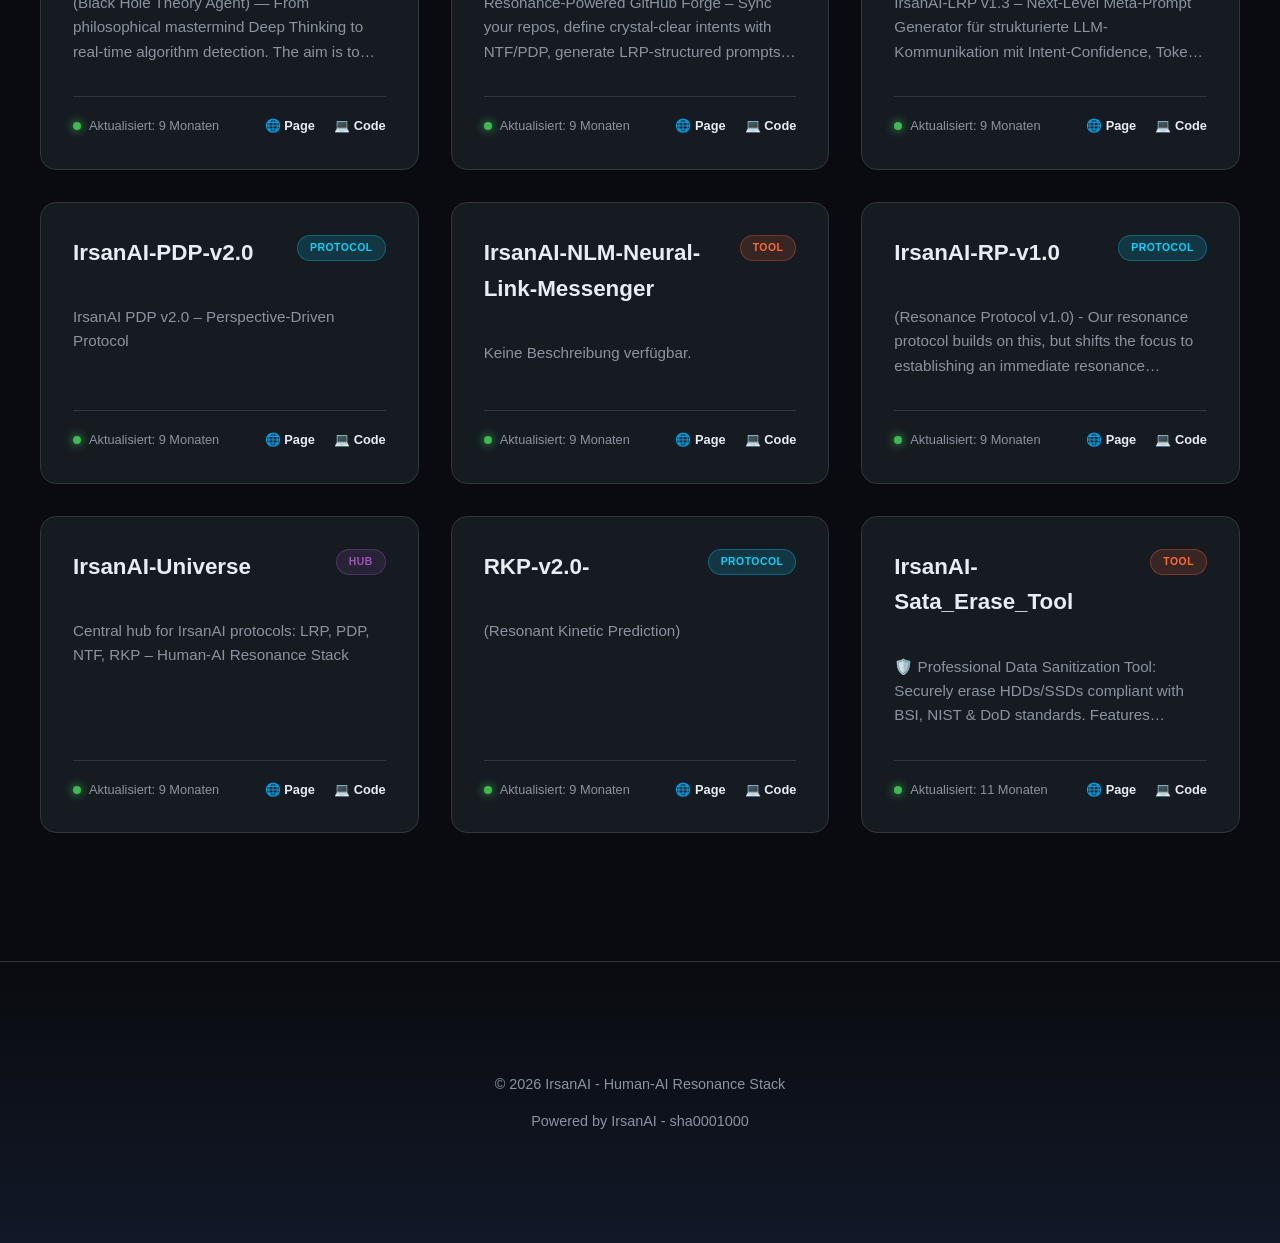
==== commit 585d4b55: "Feature Upgrade: Multilingual support (DE/EN), Search, Filter and UI enhancements" ====
--- a/docs/index.html
+++ b/docs/index.html
@@ -1,868 +1,69 @@
 <!DOCTYPE html>
-<html lang="en">
+<html lang="de">
 <head>
-<meta charset="UTF-8"/>
-<meta name="viewport" content="width=device-width, initial-scale=1.0"/>
-<title>IrsanAI Universe | Central Hub</title>
-<meta name="description" content="Spec-First Multi-Agent Resonance Framework. Central hub for LRP, NTF, PDP, RKP protocols."/>
-<link rel="preconnect" href="https://fonts.googleapis.com"/>
-<link rel="preconnect" href="https://fonts.gstatic.com" crossorigin/>
-<link href="https://fonts.googleapis.com/css2?family=Fira+Code:wght@300;400;500;600&family=Rajdhani:wght@300;400;500;600;700&display=swap" rel="stylesheet"/>
-<style>
-  :root {
-    --bg:        #05080f;
-    --bg2:       #090d16;
-    --bg3:       #0d1220;
-    --border:    #1a2540;
-    --gold:      #f0a500;
-    --gold-dim:  #7a5200;
-    --cyan:      #00e5cc;
-    --cyan-dim:  #004d45;
-    --violet:    #9b5de5;
-    --violet-dim:#3d1a73;
-    --green:     #39d353;
-    --green-dim: #0d3d17;
-    --text:      #c2cfe0;
-    --text-dim:  #4a5e7a;
-    --text-bright: #e8f0ff;
-    --mono: 'Fira Code', monospace;
-    --sans: 'Rajdhani', sans-serif;
-  }
-
-  *, *::before, *::after { box-sizing: border-box; margin: 0; padding: 0; }
-
-  html { scroll-behavior: smooth; }
-
-  body {
-    background: var(--bg);
-    color: var(--text);
-    font-family: var(--mono);
-    font-size: 14px;
-    line-height: 1.6;
-    min-height: 100vh;
-    overflow-x: hidden;
-  }
-
-  /* ── NOISE OVERLAY ── */
-  body::before {
-    content:'';
-    position:fixed; inset:0; z-index:0; pointer-events:none;
-    background-image: url("data:image/svg+xml,%3Csvg viewBox='0 0 200 200' xmlns='http://www.w3.org/2000/svg'%3E%3Cfilter id='n'%3E%3CfeTurbulence type='fractalNoise' baseFrequency='0.9' numOctaves='4' stitchTiles='stitch'/%3E%3C/filter%3E%3Crect width='100%25' height='100%25' filter='url(%23n)' opacity='0.035'/%3E%3C/svg%3E");
-    background-size: 200px 200px;
-    opacity: 0.4;
-  }
-
-  /* ── GRID BG ── */
-  body::after {
-    content:'';
-    position:fixed; inset:0; z-index:0; pointer-events:none;
-    background-image:
-      linear-gradient(var(--border) 1px, transparent 1px),
-      linear-gradient(90deg, var(--border) 1px, transparent 1px);
-    background-size: 40px 40px;
-    opacity: 0.25;
-  }
-
-  .wrap { max-width: 1100px; margin: 0 auto; padding: 0 24px; position: relative; z-index:1; }
-
-  /* ── TOP NAV ── */
-  nav {
-    position: sticky; top: 0; z-index: 100;
-    background: rgba(5,8,15,0.88);
-    backdrop-filter: blur(12px);
-    border-bottom: 1px solid var(--border);
-    padding: 12px 0;
-  }
-  nav .inner {
-    max-width:1100px; margin:0 auto; padding:0 24px;
-    display:flex; align-items:center; justify-content:space-between;
-  }
-  nav .brand {
-    font-family: var(--sans);
-    font-weight: 700;
-    font-size: 16px;
-    letter-spacing: 0.12em;
-    color: var(--gold);
-    text-decoration: none;
-    text-transform: uppercase;
-  }
-  nav .brand span { color: var(--text-dim); font-weight: 300; }
-  nav .links { display:flex; gap:24px; }
-  nav a {
-    color: var(--text-dim);
-    text-decoration: none;
-    font-size: 12px;
-    letter-spacing: 0.1em;
-    transition: color 0.2s;
-    text-transform: uppercase;
-  }
-  nav a:hover { color: var(--cyan); }
-
-  /* ── HERO ── */
-  .hero {
-    padding: 80px 0 60px;
-    text-align: center;
-    position: relative;
-    z-index: 1;
-  }
-  .ascii {
-    font-family: var(--mono);
-    font-size: 11px;
-    font-weight: 400;
-    line-height: 1.2;
-    color: var(--gold);
-    white-space: pre;
-    display: inline-block;
-    text-shadow: 0 0 20px rgba(240,165,0,0.4);
-    animation: flicker 6s infinite;
-    margin-bottom: 32px;
-    overflow-x: auto;
-    max-width: 100%;
-  }
-  @keyframes flicker {
-    0%,95%,100%{opacity:1}
-    96%{opacity:0.85}
-    97%{opacity:1}
-    98%{opacity:0.9}
-  }
-  .scanline {
-    position: absolute; top: 0; left: 0; right: 0; bottom: 0;
-    background: linear-gradient(transparent 50%, rgba(0,0,0,0.04) 50%);
-    background-size: 100% 4px;
-    pointer-events: none;
-    animation: scan 8s linear infinite;
-    opacity: 0.3;
-  }
-  @keyframes scan {
-    from { background-position: 0 0; }
-    to   { background-position: 0 100px; }
-  }
-  .hero-title {
-    font-family: var(--sans);
-    font-size: clamp(28px,5vw,52px);
-    font-weight: 700;
-    color: var(--text-bright);
-    letter-spacing: 0.06em;
-    text-transform: uppercase;
-    line-height: 1;
-    margin-bottom: 12px;
-  }
-  .hero-title span { color: var(--gold); }
-  .hero-sub {
-    font-size: 13px;
-    color: var(--text-dim);
-    letter-spacing: 0.08em;
-    margin-bottom: 48px;
-  }
-  .hero-sub em { color: var(--cyan); font-style: normal; }
-
-  /* ── STATS BAR ── */
-  .stats-bar {
-    display: flex;
-    justify-content: center;
-    gap: 0;
-    border: 1px solid var(--border);
-    border-radius: 4px;
-    overflow: hidden;
-    max-width: 600px;
-    margin: 0 auto;
-    background: var(--bg2);
-  }
-  .stat {
-    flex: 1;
-    padding: 18px 24px;
-    border-right: 1px solid var(--border);
-    text-align: center;
-  }
-  .stat:last-child { border-right: none; }
-  .stat-val {
-    font-family: var(--sans);
-    font-size: 28px;
-    font-weight: 700;
-    color: var(--gold);
-    display: block;
-    line-height: 1;
-    margin-bottom: 4px;
-    transition: opacity 0.4s;
-  }
-  .stat-val.loading { opacity: 0.3; animation: pulse 1.2s ease-in-out infinite; }
-  @keyframes pulse { 0%,100%{opacity:0.3} 50%{opacity:0.6} }
-  .stat-label {
-    font-size: 10px;
-    letter-spacing: 0.15em;
-    color: var(--text-dim);
-    text-transform: uppercase;
-  }
-
-  /* ── SECTION HEADER ── */
-  .section { padding: 72px 0; }
-  .sec-head {
-    display: flex;
-    align-items: center;
-    gap: 16px;
-    margin-bottom: 48px;
-  }
-  .sec-tag {
-    font-size: 11px;
-    letter-spacing: 0.2em;
-    color: var(--text-dim);
-    text-transform: uppercase;
-    white-space: nowrap;
-  }
-  .sec-line { flex: 1; height: 1px; background: var(--border); }
-  .sec-num {
-    font-size: 11px;
-    color: var(--text-dim);
-    letter-spacing: 0.1em;
-    white-space: nowrap;
-  }
-
-  /* ── ARCHITECTURE ── */
-  .arch {
-    display: flex;
-    flex-direction: column;
-    gap: 0;
-    border: 1px solid var(--border);
-    border-radius: 6px;
-    overflow: hidden;
-    background: var(--bg2);
-    position: relative;
-  }
-  .arch-layer {
-    display: grid;
-    grid-template-columns: 200px 1fr;
-    border-bottom: 1px solid var(--border);
-    transition: background 0.3s;
-    cursor: default;
-  }
-  .arch-layer:last-child { border-bottom: none; }
-  .arch-layer:hover { background: var(--bg3); }
-  .arch-label {
-    padding: 24px 28px;
-    border-right: 1px solid var(--border);
-    display: flex;
-    flex-direction: column;
-    justify-content: center;
-    gap: 6px;
-    position: relative;
-  }
-  .arch-label::after {
-    content: '';
-    position: absolute;
-    right: -1px; top: 20%; bottom: 20%;
-    width: 2px;
-    border-radius: 2px;
-  }
-  .layer-hsp .arch-label::after  { background: var(--gold); box-shadow: 0 0 8px var(--gold); }
-  .layer-logic .arch-label::after { background: var(--cyan); box-shadow: 0 0 8px var(--cyan); }
-  .layer-loop .arch-label::after  { background: var(--violet); box-shadow: 0 0 8px var(--violet); }
-
-  .arch-name {
-    font-family: var(--sans);
-    font-size: 14px;
-    font-weight: 600;
-    letter-spacing: 0.12em;
-    text-transform: uppercase;
-  }
-  .layer-hsp  .arch-name { color: var(--gold); }
-  .layer-logic .arch-name { color: var(--cyan); }
-  .layer-loop  .arch-name { color: var(--violet); }
-
-  .arch-abbr {
-    font-size: 10px;
-    color: var(--text-dim);
-    letter-spacing: 0.2em;
-    text-transform: uppercase;
-  }
-  .arch-body { padding: 24px 32px; }
-  .arch-body p { font-size: 13px; color: var(--text); line-height: 1.7; margin-bottom: 12px; }
-  .arch-body p:last-child { margin-bottom: 0; }
-  .arch-tags { display: flex; flex-wrap: wrap; gap: 8px; }
-  .tag {
-    font-size: 11px;
-    padding: 3px 10px;
-    border-radius: 3px;
-    letter-spacing: 0.08em;
-    border: 1px solid;
-  }
-  .tag-gold   { color: var(--gold);   border-color: var(--gold-dim);   background: rgba(240,165,0,0.05); }
-  .tag-cyan   { color: var(--cyan);   border-color: var(--cyan-dim);   background: rgba(0,229,204,0.05); }
-  .tag-violet { color: var(--violet); border-color: var(--violet-dim); background: rgba(155,93,229,0.05); }
-
-  /* ── PROTOCOL CARDS ── */
-  .protocols-grid {
-    display: grid;
-    grid-template-columns: repeat(auto-fill, minmax(240px, 1fr));
-    gap: 16px;
-  }
-  .proto-card {
-    background: var(--bg2);
-    border: 1px solid var(--border);
-    border-radius: 6px;
-    padding: 28px;
-    text-decoration: none;
-    display: block;
-    transition: border-color 0.25s, transform 0.25s, background 0.25s;
-    position: relative;
-    overflow: hidden;
-  }
-  .proto-card::before {
-    content: '';
-    position: absolute;
-    top: 0; left: 0; right: 0;
-    height: 2px;
-  }
-  .proto-card.ntf::before  { background: linear-gradient(90deg, var(--gold), transparent); }
-  .proto-card.lrp::before  { background: linear-gradient(90deg, var(--cyan), transparent); }
-  .proto-card.pdp::before  { background: linear-gradient(90deg, var(--violet), transparent); }
-  .proto-card.rkp::before  { background: linear-gradient(90deg, var(--green), transparent); }
-
-  .proto-card:hover {
-    transform: translateY(-3px);
-    background: var(--bg3);
-  }
-  .proto-card.ntf:hover  { border-color: var(--gold-dim); }
-  .proto-card.lrp:hover  { border-color: var(--cyan-dim); }
-  .proto-card.pdp:hover  { border-color: var(--violet-dim); }
-  .proto-card.rkp:hover  { border-color: var(--green-dim); }
-
-  .proto-id {
-    font-family: var(--sans);
-    font-size: 30px;
-    font-weight: 700;
-    letter-spacing: 0.06em;
-    line-height: 1;
-    margin-bottom: 4px;
-  }
-  .proto-card.ntf .proto-id  { color: var(--gold); }
-  .proto-card.lrp .proto-id  { color: var(--cyan); }
-  .proto-card.pdp .proto-id  { color: var(--violet); }
-  .proto-card.rkp .proto-id  { color: var(--green); }
-
-  .proto-ver {
-    font-size: 11px;
-    letter-spacing: 0.15em;
-    color: var(--text-dim);
-    margin-bottom: 16px;
-  }
-  .proto-name {
-    font-size: 12px;
-    font-weight: 500;
-    color: var(--text-bright);
-    margin-bottom: 10px;
-    letter-spacing: 0.05em;
-  }
-  .proto-desc {
-    font-size: 12px;
-    color: var(--text-dim);
-    line-height: 1.65;
-    margin-bottom: 20px;
-  }
-  .proto-status {
-    font-size: 10px;
-    letter-spacing: 0.15em;
-    text-transform: uppercase;
-    padding: 3px 10px;
-    border-radius: 3px;
-    border: 1px solid;
-    display: inline-block;
-  }
-  .status-active  { color: var(--green);  border-color: var(--green-dim);  background: rgba(57,211,83,0.06); }
-  .status-review  { color: var(--gold);   border-color: var(--gold-dim);   background: rgba(240,165,0,0.06); }
-  .status-wip     { color: var(--violet); border-color: var(--violet-dim); background: rgba(155,93,229,0.06); }
-
-  /* ── NETWORK TABLE ── */
-  .net-table {
-    width: 100%;
-    border-collapse: collapse;
-    background: var(--bg2);
-    border: 1px solid var(--border);
-    border-radius: 6px;
-    overflow: hidden;
-  }
-  .net-table th {
-    text-align: left;
-    padding: 14px 20px;
-    font-size: 10px;
-    letter-spacing: 0.2em;
-    text-transform: uppercase;
-    color: var(--text-dim);
-    border-bottom: 1px solid var(--border);
-    background: var(--bg3);
-    font-weight: 400;
-  }
-  .net-table td {
-    padding: 14px 20px;
-    font-size: 12px;
-    border-bottom: 1px solid var(--border);
-    color: var(--text);
-    vertical-align: middle;
-  }
-  .net-table tr:last-child td { border-bottom: none; }
-  .net-table tr:hover td { background: var(--bg3); }
-  .net-table a { color: var(--cyan); text-decoration: none; }
-  .net-table a:hover { text-decoration: underline; }
-  .dot {
-    display: inline-block;
-    width: 7px; height: 7px;
-    border-radius: 50%;
-    margin-right: 8px;
-    vertical-align: middle;
-  }
-  .dot-active  { background: var(--green);  box-shadow: 0 0 6px var(--green); }
-  .dot-review  { background: var(--gold);   box-shadow: 0 0 6px var(--gold); }
-
-  /* ── LOP / ROADMAP ── */
-  .lop-grid {
-    display: grid;
-    grid-template-columns: repeat(auto-fill, minmax(300px, 1fr));
-    gap: 16px;
-  }
-  .lop-card {
-    background: var(--bg2);
-    border: 1px solid var(--border);
-    border-radius: 6px;
-    padding: 24px;
-  }
-  .lop-phase {
-    font-size: 11px;
-    letter-spacing: 0.2em;
-    color: var(--text-dim);
-    text-transform: uppercase;
-    margin-bottom: 8px;
-  }
-  .lop-title {
-    font-family: var(--sans);
-    font-size: 16px;
-    font-weight: 600;
-    color: var(--text-bright);
-    margin-bottom: 14px;
-    letter-spacing: 0.04em;
-  }
-  .lop-items { list-style: none; }
-  .lop-items li {
-    font-size: 12px;
-    color: var(--text-dim);
-    padding: 6px 0;
-    border-bottom: 1px solid rgba(26,37,64,0.5);
-    display: flex;
-    gap: 10px;
-    line-height: 1.5;
-  }
-  .lop-items li:last-child { border-bottom: none; }
-  .lop-items li::before {
-    content: '→';
-    color: var(--gold);
-    flex-shrink: 0;
-  }
-
-  /* ── FOOTER ── */
-  footer {
-    border-top: 1px solid var(--border);
-    padding: 40px 0;
-    position: relative; z-index: 1;
-  }
-  .footer-inner {
-    max-width:1100px; margin:0 auto; padding:0 24px;
-    display: flex;
-    justify-content: space-between;
-    align-items: center;
-    flex-wrap: wrap;
-    gap: 16px;
-  }
-  .footer-brand {
-    font-family: var(--sans);
-    font-size: 18px;
-    font-weight: 700;
-    color: var(--gold);
-    letter-spacing: 0.1em;
-    text-transform: uppercase;
-  }
-  .footer-meta {
-    font-size: 11px;
-    color: var(--text-dim);
-    letter-spacing: 0.1em;
-  }
-  .footer-meta a { color: var(--cyan); text-decoration: none; }
-  .footer-meta a:hover { text-decoration: underline; }
-
-  /* ── DIVIDER ── */
-  .divider {
-    border: none;
-    border-top: 1px solid var(--border);
-    margin: 0;
-  }
-
-  /* ── SCROLL REVEAL ── */
-  .reveal {
-    opacity: 0;
-    transform: translateY(24px);
-    transition: opacity 0.6s ease, transform 0.6s ease;
-  }
-  .reveal.visible {
-    opacity: 1;
-    transform: none;
-  }
-
-  /* ── RESPONSIVE ── */
-  @media (max-width: 640px) {
-    .ascii { font-size: 6px; }
-    .arch-layer { grid-template-columns: 1fr; }
-    .arch-label { border-right: none; border-bottom: 1px solid var(--border); }
-    nav .links { display: none; }
-    .stats-bar { flex-direction: column; }
-    .stat { border-right: none; border-bottom: 1px solid var(--border); }
-    .stat:last-child { border-bottom: none; }
-    .footer-inner { flex-direction: column; text-align: center; }
-  }
-
-  /* ── GLOW CURSOR ── */
-  .glow-dot {
-    width: 6px; height: 6px;
-    background: var(--gold);
-    border-radius: 50%;
-    display: inline-block;
-    animation: blink 1s step-start infinite;
-    vertical-align: middle;
-    margin-left: 4px;
-    box-shadow: 0 0 8px var(--gold);
-  }
-  @keyframes blink { 0%,100%{opacity:1} 50%{opacity:0} }
-
-</style>
+    <meta charset="UTF-8">
+    <meta name="viewport" content="width=device-width, initial-scale=1.0">
+    <title>IrsanAI Universe | Central Hub</title>
+    <link rel="stylesheet" href="assets/css/style.css">
+    <link rel="icon" type="image/png" href="https://github.com/IrsanAI.png">
+    <meta name="description" content="Central hub for IrsanAI protocols: LRP, PDP, NTF, RKP – Human-AI Resonance Stack">
 </head>
 <body>
+    <div class="lang-switcher">
+        <button class="lang-btn active" data-lang="de">DE</button>
+        <button class="lang-btn" data-lang="en">EN</button>
+    </div>
 
-<!-- ── NAV ── -->
-<nav>
-  <div class="inner">
-    <a href="#" class="brand">IrsanAI <span>Universe</span></a>
-    <div class="links">
-      <a href="#architecture">Architecture</a>
-      <a href="#protocols">Protocols</a>
-      <a href="#network">Network</a>
-      <a href="#roadmap">Roadmap</a>
-      <a href="https://github.com/IrsanAI/IrsanAI-Universe" target="_blank">GitHub ↗</a>
-    </div>
-  </div>
-</nav>
-
-<!-- ── HERO ── -->
-<section class="hero">
-  <div class="scanline"></div>
-  <div class="wrap">
-    <pre class="ascii">
+    <header>
+        <div class="logo-text">
 ██╗██████╗ ███████╗ █████╗ ███╗   ██╗ █████╗ ██╗
 ██║██╔══██╗██╔════╝██╔══██╗████╗  ██║██╔══██╗██║
 ██║██████╔╝███████╗███████║██╔██╗ ██║███████║██║
 ██║██╔══██╗╚════██║██╔══██║██║╚██╗██║██╔══██║██║
 ██║██║  ██║███████║██║  ██║██║ ╚████║██║  ██║██║
-╚═╝╚═╝  ╚═╝╚══════╝╚═╝  ╚═╝╚═╝  ╚═══╝╚═╝  ╚═╝╚═╝</pre>
+╚═╝╚═╝  ╚═╝╚══════╝╚═╝  ╚═╝╚═╝  ╚═══╝╚═╝  ╚═╝╚═╝
+        </div>
+        <h1>IrsanAI Universe</h1>
+        <p class="subtitle">Spec-First Multi-Agent Resonance Framework. Der zentrale Hub für alle IrsanAI Protokolle und Tools.</p>
+    </header>
 
-    <div class="hero-title">Universe <span>Command Center</span><span class="glow-dot"></span></div>
-    <p class="hero-sub">Spec-First Multi-Agent Resonance Framework &nbsp;·&nbsp; <em>Human-AI Resonance Stack</em></p>
-
-    <div class="stats-bar" id="statsBar">
-      <div class="stat">
-        <span class="stat-val loading" id="statRepos">—</span>
-        <span class="stat-label">Repositories</span>
-      </div>
-      <div class="stat">
-        <span class="stat-val loading" id="statStars">—</span>
-        <span class="stat-label">Stars</span>
-      </div>
-      <div class="stat">
-        <span class="stat-val loading" id="statCommits">—</span>
-        <span class="stat-label">Commits</span>
-      </div>
-      <div class="stat">
-        <span class="stat-val loading" id="statUpdate">—</span>
-        <span class="stat-label">Last Push</span>
-      </div>
-    </div>
-  </div>
-</section>
-
-<hr class="divider"/>
-
-<!-- ── ARCHITECTURE ── -->
-<section class="section" id="architecture">
-  <div class="wrap">
-    <div class="sec-head reveal">
-      <span class="sec-tag">§ 01 — Architecture</span>
-      <div class="sec-line"></div>
-      <span class="sec-num">Resonance Stack</span>
+    <div class="controls">
+        <input type="text" id="search-box" class="search-box" placeholder="Projekte durchsuchen...">
+        <div class="filter-btns">
+            <button class="filter-btn active" data-filter="all">Alle</button>
+            <button class="filter-btn" data-filter="hub">Hub</button>
+            <button class="filter-btn" data-filter="protocol">Protokolle</button>
+            <button class="filter-btn" data-filter="tool">Tools</button>
+            <button class="filter-btn" data-filter="agent">Agenten</button>
+        </div>
     </div>
 
-    <div class="arch reveal">
-      <div class="arch-layer layer-hsp">
-        <div class="arch-label">
-          <span class="arch-name">HSP Signal</span>
-          <span class="arch-abbr">Layer 01</span>
-        </div>
-        <div class="arch-body">
-          <p>Preserves nuance, emotional context, and prompt texture. The sensitivity layer — captures what a purely logical parser would discard. Operates on raw human input before any normalization pass.</p>
-          <div class="arch-tags">
-            <span class="tag tag-gold">Nuance Capture</span>
-            <span class="tag tag-gold">Intent Texture</span>
-            <span class="tag tag-gold">Context Preservation</span>
-          </div>
-        </div>
-      </div>
+    <main>
+        <section class="stats-bar">
+            <div class="stat-item">
+                <span class="stat-value" id="total-repos">...</span>
+                <span class="stat-label">Repositories</span>
+            </div>
+            <div class="stat-item">
+                <span class="stat-value" id="total-stars">...</span>
+                <span class="stat-label">Sterne</span>
+            </div>
+            <div class="stat-item">
+                <span class="stat-value" id="last-update-time">...</span>
+                <span class="stat-label">Letztes Update</span>
+            </div>
+        </section>
 
-      <div class="arch-layer layer-logic">
-        <div class="arch-label">
-          <span class="arch-name">Logic Wrapper</span>
-          <span class="arch-abbr">Layer 02</span>
-        </div>
-        <div class="arch-body">
-          <p>Converts nuanced inputs into bounded, testable protocol objects. Enforces schema contracts, contradiction checks, and evidence binding. Serializes reasoning state for safe agent-to-agent handoff.</p>
-          <div class="arch-tags">
-            <span class="tag tag-cyan">Schema Contracts</span>
-            <span class="tag tag-cyan">Contradiction Guard</span>
-            <span class="tag tag-cyan">Evidence Binding</span>
-          </div>
-        </div>
-      </div>
+        <section id="repo-grid" class="repo-grid">
+            <!-- Repositories werden per JS geladen -->
+        </section>
+    </main>
 
-      <div class="arch-layer layer-loop">
-        <div class="arch-label">
-          <span class="arch-name">Resonance Loop</span>
-          <span class="arch-abbr">Layer 03</span>
-        </div>
-        <div class="arch-body">
-          <p>Continuously reconciles meaning, evidence, and consensus so intent survives multi-agent transfer. NTF captures semantic intent, LRP secures logical integrity, PDP orchestrates perspective-level convergence. Target: <strong style="color:var(--violet)">0.98 semantic fidelity</strong>.</p>
-          <div class="arch-tags">
-            <span class="tag tag-violet">NTF → LRP → PDP</span>
-            <span class="tag tag-violet">Consensus Engine</span>
-            <span class="tag tag-violet">Drift Suppression</span>
-          </div>
-        </div>
-      </div>
-    </div>
-  </div>
-</section>
+    <footer>
+        <p>&copy; 2026 IrsanAI - Human-AI Resonance Stack</p>
+        <p>Powered by IrsanAI - sha0001000</p>
+    </footer>
 
-<hr class="divider"/>
-
-<!-- ── PROTOCOLS ── -->
-<section class="section" id="protocols">
-  <div class="wrap">
-    <div class="sec-head reveal">
-      <span class="sec-tag">§ 02 — Protocol Stack</span>
-      <div class="sec-line"></div>
-      <span class="sec-num">4 Active Protocols</span>
-    </div>
-
-    <div class="protocols-grid">
-      <a href="https://github.com/IrsanAI/NTF-v1.0" target="_blank" class="proto-card ntf reveal">
-        <div class="proto-id">NTF</div>
-        <div class="proto-ver">v1.0 — v1.1 in review</div>
-        <div class="proto-name">Neural Translation Framework</div>
-        <p class="proto-desc">Deterministic normalization from user text to canonical semantic form. Extracts invariant task intent with confidence & provenance metadata.</p>
-        <span class="proto-status status-active">Active</span>
-      </a>
-
-      <a href="https://github.com/IrsanAI/IrsanAI-LRP-v1.3" target="_blank" class="proto-card lrp reveal">
-        <div class="proto-id">LRP</div>
-        <div class="proto-ver">v1.3</div>
-        <div class="proto-name">Logic Resonance Protocol</div>
-        <p class="proto-desc">Agent-to-agent transfer protocol. Serializes reasoning as bounded JSON. Attaches each claim to source evidence or derivation rule before handoff.</p>
-        <span class="proto-status status-active">Active</span>
-      </a>
-
-      <a href="https://github.com/IrsanAI/IrsanAI-PDP-v2.0" target="_blank" class="proto-card pdp reveal">
-        <div class="proto-id">PDP</div>
-        <div class="proto-ver">v3.0</div>
-        <div class="proto-name">Perspective-Driven Protocol</div>
-        <p class="proto-desc">Multi-perspective consensus for heterogeneous LLM ecosystems (Grok, Gemini, Claude). Weighted voting with dissent trace output.</p>
-        <span class="proto-status status-review">Review</span>
-      </a>
-
-      <a href="https://github.com/IrsanAI" target="_blank" class="proto-card rkp reveal">
-        <div class="proto-id">RKP</div>
-        <div class="proto-ver">Specification phase</div>
-        <div class="proto-name">Resonance Kernel Protocol</div>
-        <p class="proto-desc">Core kernel binding the stack. Defines the canonical message envelope and routing rules across all IrsanAI protocol layers.</p>
-        <span class="proto-status status-wip">WIP</span>
-      </a>
-    </div>
-  </div>
-</section>
-
-<hr class="divider"/>
-
-<!-- ── NETWORK ── -->
-<section class="section" id="network">
-  <div class="wrap">
-    <div class="sec-head reveal">
-      <span class="sec-tag">§ 03 — Repository Network</span>
-      <div class="sec-line"></div>
-      <span class="sec-num">spec/repo_manifest.json</span>
-    </div>
-
-    <div class="reveal">
-    <table class="net-table">
-      <thead>
-        <tr>
-          <th>Project</th>
-          <th>Repository</th>
-          <th>GitHub Page</th>
-          <th>Sync</th>
-        </tr>
-      </thead>
-      <tbody>
-        <tr>
-          <td><strong style="color:var(--text-bright)">Universe</strong></td>
-          <td><a href="https://github.com/IrsanAI/IrsanAI-Universe" target="_blank">IrsanAI-Universe</a></td>
-          <td><a href="https://irsanai.github.io/IrsanAI-Universe/" target="_blank">irsanai.github.io/IrsanAI-Universe</a></td>
-          <td><span class="dot dot-active"></span>ACTIVE</td>
-        </tr>
-        <tr>
-          <td><strong style="color:var(--gold)">NTF</strong></td>
-          <td><a href="https://github.com/IrsanAI/NTF-v1.0" target="_blank">NTF-v1.0</a></td>
-          <td><a href="https://irsanai.github.io/NTF-v1.0/" target="_blank">irsanai.github.io/NTF-v1.0</a></td>
-          <td><span class="dot dot-review"></span>REVIEW</td>
-        </tr>
-        <tr>
-          <td><strong style="color:var(--cyan)">LRP</strong></td>
-          <td><a href="https://github.com/IrsanAI/IrsanAI-LRP-v1.3" target="_blank">IrsanAI-LRP-v1.3</a></td>
-          <td><a href="https://irsanai.github.io/IrsanAI-LRP-v1.3/" target="_blank">irsanai.github.io/IrsanAI-LRP-v1.3</a></td>
-          <td><span class="dot dot-review"></span>REVIEW</td>
-        </tr>
-        <tr>
-          <td><strong style="color:var(--violet)">PDP</strong></td>
-          <td><a href="https://github.com/IrsanAI/IrsanAI-PDP-v2.0" target="_blank">IrsanAI-PDP-v2.0</a></td>
-          <td><a href="https://irsanai.github.io/IrsanAI-PDP-v2.0/" target="_blank">irsanai.github.io/IrsanAI-PDP-v2.0</a></td>
-          <td><span class="dot dot-review"></span>REVIEW</td>
-        </tr>
-      </tbody>
-    </table>
-    </div>
-  </div>
-</section>
-
-<hr class="divider"/>
-
-<!-- ── ROADMAP ── -->
-<section class="section" id="roadmap">
-  <div class="wrap">
-    <div class="sec-head reveal">
-      <span class="sec-tag">§ 04 — Roadmap</span>
-      <div class="sec-line"></div>
-      <span class="sec-num">Phase A → C</span>
-    </div>
-
-    <div class="lop-grid">
-      <div class="lop-card reveal">
-        <div class="lop-phase">Phase A</div>
-        <div class="lop-title">Schema Hardening</div>
-        <ul class="lop-items">
-          <li>Formalize NTF canonical object schema</li>
-          <li>Freeze LRP message templates with validation rules</li>
-          <li>Define PDP consensus envelope & dissent representation</li>
-        </ul>
-      </div>
-      <div class="lop-card reveal">
-        <div class="lop-phase">Phase B</div>
-        <div class="lop-title">Evaluation Infrastructure</div>
-        <ul class="lop-items">
-          <li>Build <code style="color:var(--gold);font-size:11px">eval/ntf_bench.py</code> for fidelity tracking</li>
-          <li>Curate benchmark corpus (prompt-paraphrase-intent triples)</li>
-          <li>Pass/fail thresholds & trend reporting CI gates</li>
-        </ul>
-      </div>
-      <div class="lop-card reveal">
-        <div class="lop-phase">Phase C</div>
-        <div class="lop-title">Execution Layer</div>
-        <ul class="lop-items">
-          <li>Implement protocol runtime in <code style="color:var(--cyan);font-size:11px">src/</code></li>
-          <li>Integrate model adapters & replay logs</li>
-          <li>Publish deterministic test vectors in <code style="color:var(--cyan);font-size:11px">examples/</code></li>
-        </ul>
-      </div>
-    </div>
-  </div>
-</section>
-
-<!-- ── FOOTER ── -->
-<hr class="divider"/>
-<footer>
-  <div class="footer-inner">
-    <div class="footer-brand">IrsanAI</div>
-    <div class="footer-meta">
-      Human-AI Resonance Stack &nbsp;·&nbsp;
-      <a href="https://github.com/IrsanAI" target="_blank">github.com/IrsanAI</a> &nbsp;·&nbsp;
-      sha00010000 &nbsp;·&nbsp;
-      © 2026
-    </div>
-  </div>
-</footer>
-
-<script>
-// ── GITHUB API STATS ──
-async function loadStats() {
-  const setVal = (id, val, cls) => {
-    const el = document.getElementById(id);
-    el.textContent = val;
-    el.classList.remove('loading');
-    if (cls) el.style.color = `var(--${cls})`;
-  };
-
-  try {
-    // Repos in org
-    const orgRes = await fetch('https://api.github.com/orgs/IrsanAI');
-    if (orgRes.ok) {
-      const org = await orgRes.json();
-      setVal('statRepos', org.public_repos ?? '—');
-    }
-  } catch(e) { document.getElementById('statRepos').textContent = '6'; document.getElementById('statRepos').classList.remove('loading'); }
-
-  try {
-    // Universe repo: stars + last push
-    const repoRes = await fetch('https://api.github.com/repos/IrsanAI/IrsanAI-Universe');
-    if (repoRes.ok) {
-      const repo = await repoRes.json();
-      setVal('statStars', repo.stargazers_count ?? '0');
-      if (repo.pushed_at) {
-        const d = new Date(repo.pushed_at);
-        const diff = Math.floor((Date.now() - d) / 86400000);
-        setVal('statUpdate', diff === 0 ? 'Today' : diff === 1 ? '1d ago' : `${diff}d ago`);
-      }
-    }
-  } catch(e) {
-    document.getElementById('statStars').textContent = '0'; document.getElementById('statStars').classList.remove('loading');
-    document.getElementById('statUpdate').textContent = '—'; document.getElementById('statUpdate').classList.remove('loading');
-  }
-
-  try {
-    // Commits count via contributors
-    const contribRes = await fetch('https://api.github.com/repos/IrsanAI/IrsanAI-Universe/commits?per_page=1');
-    if (contribRes.ok) {
-      const link = contribRes.headers.get('Link') || '';
-      const match = link.match(/page=(\d+)>; rel="last"/);
-      setVal('statCommits', match ? match[1] : '19');
-    } else { setVal('statCommits', '19'); }
-  } catch(e) { setVal('statCommits', '19'); }
-}
-
-loadStats();
-
-// ── SCROLL REVEAL ──
-const observer = new IntersectionObserver((entries) => {
-  entries.forEach(e => {
-    if (e.isIntersecting) {
-      e.target.classList.add('visible');
-      observer.unobserve(e.target);
-    }
-  });
-}, { threshold: 0.1, rootMargin: '0px 0px -40px 0px' });
-
-document.querySelectorAll('.reveal').forEach((el, i) => {
-  el.style.transitionDelay = `${(i % 4) * 80}ms`;
-  observer.observe(el);
-});
-</script>
-
+    <script src="assets/js/main.js"></script>
 </body>
 </html>
--- a/docs/assets/css/style.css
+++ b/docs/assets/css/style.css
@@ -0,0 +1,333 @@
+:root {
+    --bg-color: #0a0b10;
+    --card-bg: #161b22;
+    --text-primary: #e6edf3;
+    --text-secondary: #8b949e;
+    --accent-color: #00d4ff;
+    --accent-secondary: #ff6b35;
+    --accent-tertiary: #9b59b6;
+    --border-color: #30363d;
+    --success-color: #238636;
+    --glass-bg: rgba(22, 27, 34, 0.8);
+}
+
+body {
+    background-color: var(--bg-color);
+    color: var(--text-primary);
+    font-family: -apple-system, BlinkMacSystemFont, "Segoe UI", Helvetica, Arial, sans-serif;
+    margin: 0;
+    line-height: 1.6;
+    overflow-x: hidden;
+}
+
+/* Language Switcher */
+.lang-switcher {
+    position: absolute;
+    top: 1rem;
+    right: 1rem;
+    display: flex;
+    gap: 0.5rem;
+    z-index: 100;
+}
+
+.lang-btn {
+    background: var(--card-bg);
+    border: 1px solid var(--border-color);
+    color: var(--text-secondary);
+    padding: 0.3rem 0.6rem;
+    border-radius: 4px;
+    cursor: pointer;
+    font-size: 0.8rem;
+    transition: all 0.2s;
+}
+
+.lang-btn.active {
+    border-color: var(--accent-color);
+    color: var(--accent-color);
+    background: rgba(0, 212, 255, 0.1);
+}
+
+header {
+    padding: 6rem 2rem 4rem;
+    text-align: center;
+    background: radial-gradient(circle at center, #1a1f2e 0%, var(--bg-color) 100%);
+    border-bottom: 1px solid var(--border-color);
+    position: relative;
+}
+
+.logo-text {
+    font-family: monospace;
+    font-size: clamp(0.4rem, 1vw, 0.8rem);
+    color: var(--accent-color);
+    white-space: pre;
+    margin-bottom: 2rem;
+    display: inline-block;
+    text-shadow: 0 0 15px rgba(0, 212, 255, 0.5);
+    animation: pulse 4s infinite ease-in-out;
+}
+
+@keyframes pulse {
+    0%, 100% { opacity: 0.8; transform: scale(1); }
+    50% { opacity: 1; transform: scale(1.02); }
+}
+
+h1 {
+    font-size: clamp(2rem, 5vw, 3.5rem);
+    margin-bottom: 0.5rem;
+    background: linear-gradient(90deg, var(--accent-color), var(--accent-secondary), var(--accent-tertiary));
+    -webkit-background-clip: text;
+    -webkit-text-fill-color: transparent;
+    font-weight: 800;
+    letter-spacing: -1px;
+}
+
+.subtitle {
+    color: var(--text-secondary);
+    font-size: 1.2rem;
+    max-width: 800px;
+    margin: 0 auto;
+}
+
+/* Search & Filter */
+.controls {
+    max-width: 1200px;
+    margin: 2rem auto;
+    padding: 0 2rem;
+    display: flex;
+    gap: 1rem;
+    flex-wrap: wrap;
+    justify-content: center;
+}
+
+.search-box {
+    background: var(--card-bg);
+    border: 1px solid var(--border-color);
+    color: var(--text-primary);
+    padding: 0.6rem 1rem;
+    border-radius: 20px;
+    width: 100%;
+    max-width: 400px;
+    outline: none;
+    transition: border-color 0.2s;
+}
+
+.search-box:focus {
+    border-color: var(--accent-color);
+}
+
+.filter-btns {
+    display: flex;
+    gap: 0.5rem;
+    flex-wrap: wrap;
+}
+
+.filter-btn {
+    background: transparent;
+    border: 1px solid var(--border-color);
+    color: var(--text-secondary);
+    padding: 0.4rem 1rem;
+    border-radius: 20px;
+    cursor: pointer;
+    font-size: 0.85rem;
+    transition: all 0.2s;
+}
+
+.filter-btn:hover, .filter-btn.active {
+    border-color: var(--accent-color);
+    color: var(--text-primary);
+    background: rgba(0, 212, 255, 0.05);
+}
+
+main {
+    max-width: 1200px;
+    margin: 0 auto;
+    padding: 2rem;
+}
+
+.stats-bar {
+    display: flex;
+    justify-content: center;
+    gap: 2rem;
+    margin-bottom: 3rem;
+    flex-wrap: wrap;
+}
+
+.stat-item {
+    background: var(--card-bg);
+    padding: 1.5rem 2.5rem;
+    border-radius: 16px;
+    border: 1px solid var(--border-color);
+    text-align: center;
+    box-shadow: 0 4px 20px rgba(0,0,0,0.3);
+    transition: transform 0.3s;
+}
+
+.stat-item:hover {
+    transform: translateY(-5px);
+}
+
+.stat-value {
+    display: block;
+    font-size: 2rem;
+    font-weight: 800;
+    color: var(--accent-color);
+}
+
+.stat-label {
+    font-size: 0.75rem;
+    color: var(--text-secondary);
+    text-transform: uppercase;
+    letter-spacing: 1px;
+}
+
+.repo-grid {
+    display: grid;
+    grid-template-columns: repeat(auto-fill, minmax(350px, 1fr));
+    gap: 2rem;
+}
+
+.repo-card {
+    background: var(--card-bg);
+    border: 1px solid var(--border-color);
+    border-radius: 16px;
+    padding: 2rem;
+    transition: all 0.3s cubic-bezier(0.4, 0, 0.2, 1);
+    display: flex;
+    flex-direction: column;
+    position: relative;
+    overflow: hidden;
+}
+
+.repo-card::before {
+    content: '';
+    position: absolute;
+    top: 0;
+    left: 0;
+    width: 100%;
+    height: 4px;
+    background: linear-gradient(90deg, var(--accent-color), var(--accent-secondary));
+    opacity: 0;
+    transition: opacity 0.3s;
+}
+
+.repo-card:hover {
+    transform: translateY(-8px);
+    border-color: rgba(0, 212, 255, 0.3);
+    box-shadow: 0 12px 30px rgba(0,0,0,0.4);
+}
+
+.repo-card:hover::before {
+    opacity: 1;
+}
+
+.repo-header {
+    display: flex;
+    justify-content: space-between;
+    align-items: flex-start;
+    margin-bottom: 1.2rem;
+}
+
+.repo-name {
+    font-size: 1.4rem;
+    font-weight: 700;
+    color: var(--text-primary);
+    text-decoration: none;
+    transition: color 0.2s;
+}
+
+.repo-name:hover {
+    color: var(--accent-color);
+}
+
+.category-badge {
+    font-size: 0.65rem;
+    padding: 0.25rem 0.75rem;
+    border-radius: 20px;
+    text-transform: uppercase;
+    font-weight: 700;
+    letter-spacing: 0.5px;
+}
+
+.cat-hub { background: rgba(155, 89, 182, 0.15); color: var(--accent-tertiary); border: 1px solid rgba(155, 89, 182, 0.3); }
+.cat-protocol { background: rgba(0, 212, 255, 0.15); color: var(--accent-color); border: 1px solid rgba(0, 212, 255, 0.3); }
+.cat-tool { background: rgba(255, 107, 53, 0.15); color: var(--accent-secondary); border: 1px solid rgba(255, 107, 53, 0.3); }
+.cat-agent { background: rgba(63, 185, 80, 0.15); color: #3fb950; border: 1px solid rgba(63, 185, 80, 0.3); }
+.cat-other { background: rgba(139, 148, 158, 0.15); color: var(--text-secondary); border: 1px solid rgba(139, 148, 158, 0.3); }
+
+.repo-desc {
+    color: var(--text-secondary);
+    font-size: 0.95rem;
+    margin-bottom: 2rem;
+    flex-grow: 1;
+    display: -webkit-box;
+    -webkit-line-clamp: 3;
+    -webkit-box-orient: vertical;
+    overflow: hidden;
+}
+
+.repo-footer {
+    display: flex;
+    justify-content: space-between;
+    align-items: center;
+    font-size: 0.8rem;
+    color: var(--text-secondary);
+    border-top: 1px solid var(--border-color);
+    padding-top: 1.2rem;
+}
+
+.update-time {
+    display: flex;
+    align-items: center;
+    gap: 0.5rem;
+}
+
+.live-indicator {
+    width: 8px;
+    height: 8px;
+    background-color: #3fb950;
+    border-radius: 50%;
+    display: inline-block;
+    box-shadow: 0 0 10px #3fb950;
+    animation: blink 2s infinite;
+}
+
+@keyframes blink {
+    0%, 100% { opacity: 1; }
+    50% { opacity: 0.4; }
+}
+
+.repo-links {
+    display: flex;
+    gap: 1.2rem;
+}
+
+.repo-links a {
+    color: var(--text-primary);
+    text-decoration: none;
+    font-weight: 600;
+    transition: all 0.2s;
+    display: flex;
+    align-items: center;
+    gap: 0.3rem;
+}
+
+.repo-links a:hover {
+    color: var(--accent-color);
+    transform: translateX(2px);
+}
+
+footer {
+    text-align: center;
+    padding: 6rem 2rem;
+    color: var(--text-secondary);
+    font-size: 0.9rem;
+    border-top: 1px solid var(--border-color);
+    margin-top: 6rem;
+    background: linear-gradient(0deg, #111827 0%, var(--bg-color) 100%);
+}
+
+@media (max-width: 768px) {
+    .repo-grid { grid-template-columns: 1fr; }
+    .controls { flex-direction: column; align-items: stretch; }
+    .search-box { max-width: none; }
+}
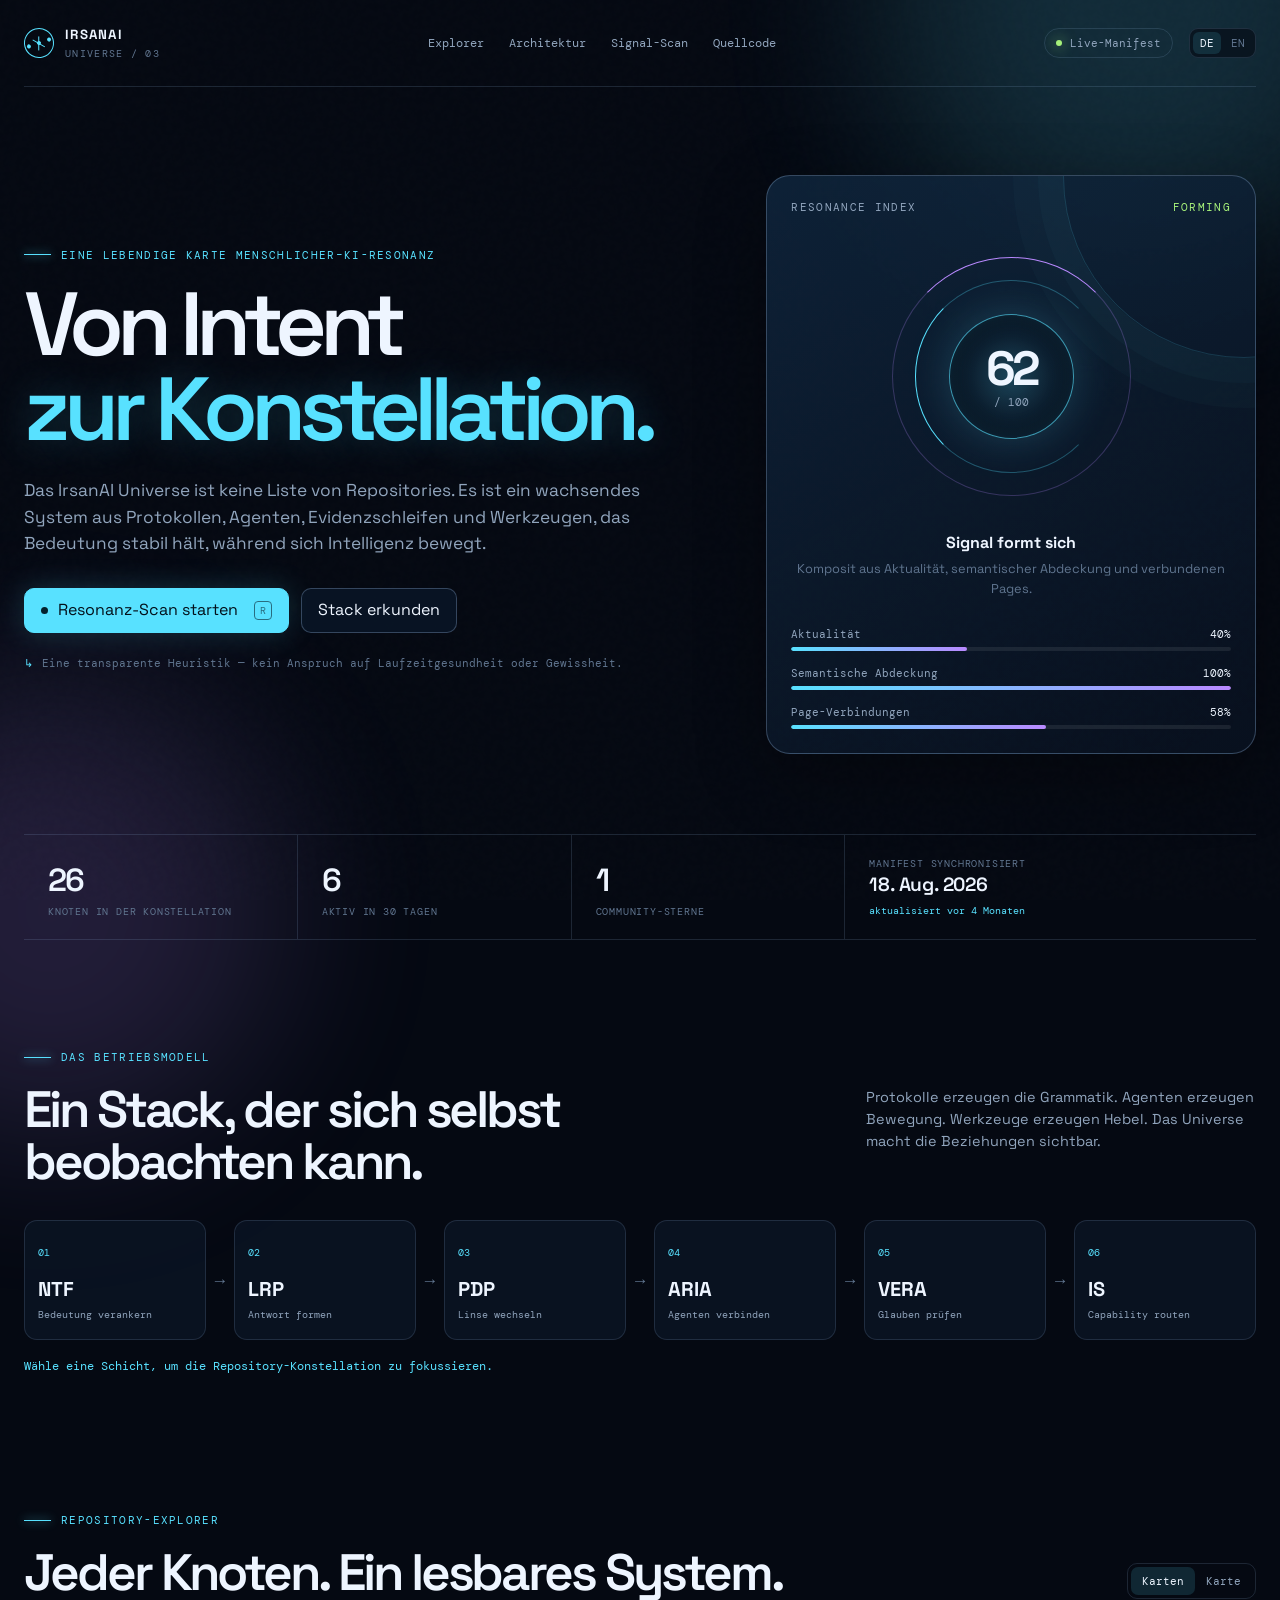
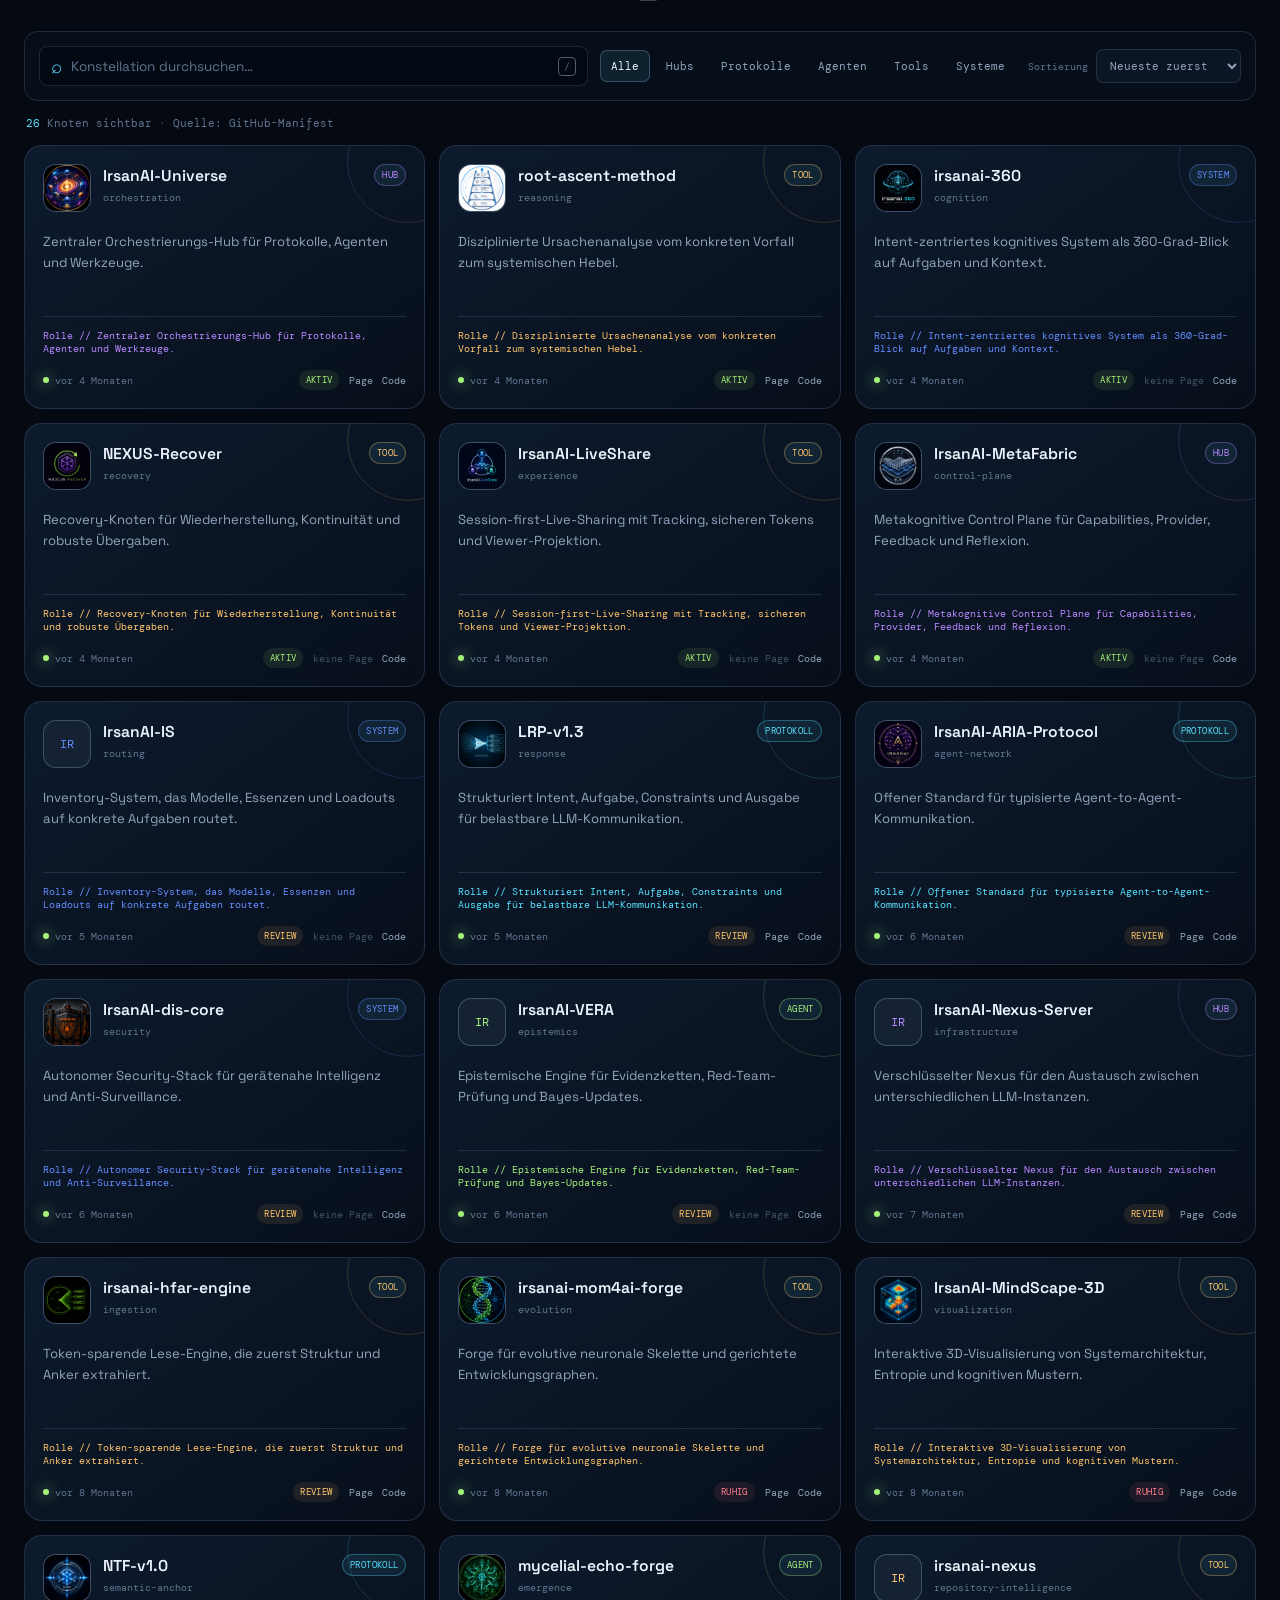
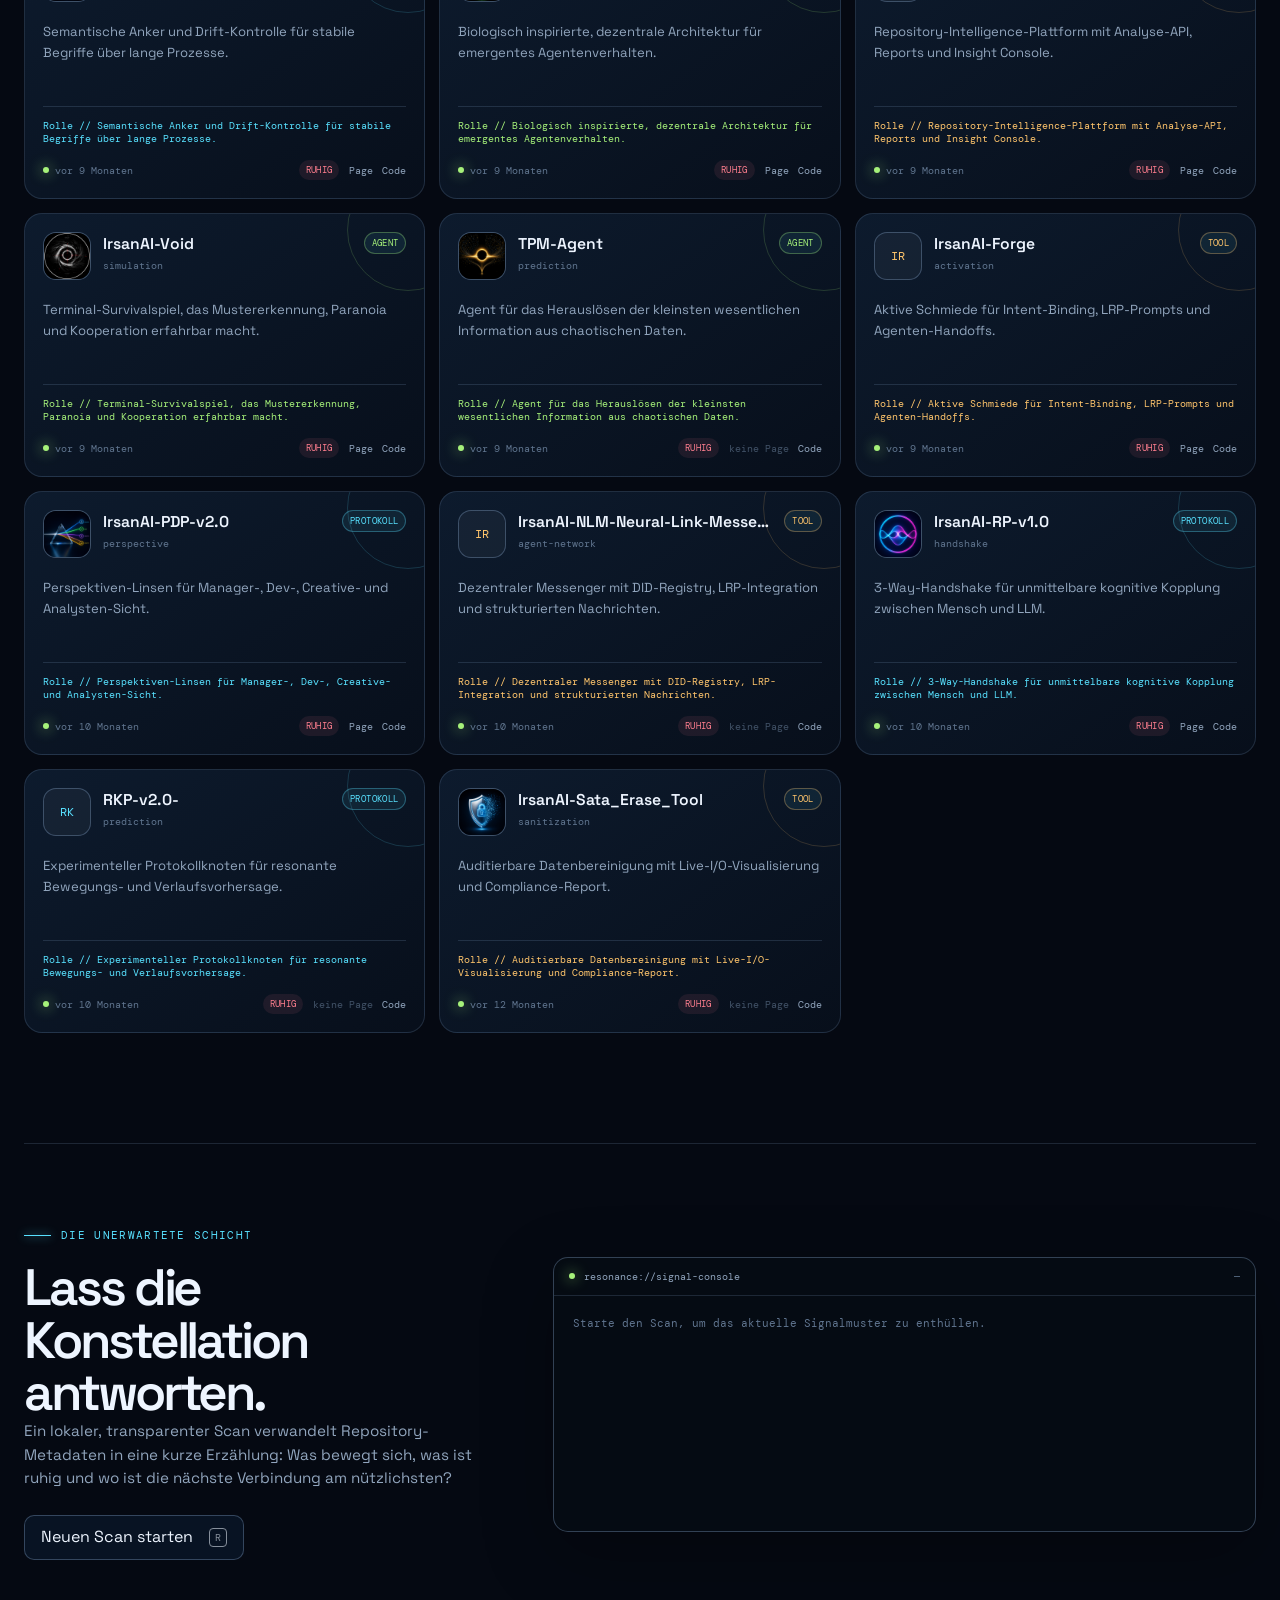
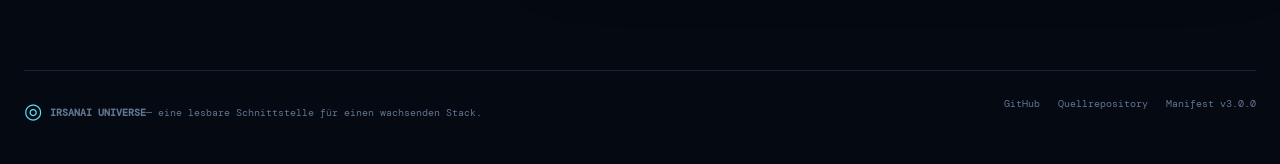
==== commit 388705a0: "feat: Resonance Engine transformation & bilingual flagship README" ====
--- a/docs/index.html
+++ b/docs/index.html
@@ -1,69 +1,108 @@
-<!DOCTYPE html>
-<html lang="de">
+<!doctype html>
+<html lang="de" data-lang="de">
 <head>
-    <meta charset="UTF-8">
-    <meta name="viewport" content="width=device-width, initial-scale=1.0">
-    <title>IrsanAI Universe | Central Hub</title>
-    <link rel="stylesheet" href="assets/css/style.css">
-    <link rel="icon" type="image/png" href="https://github.com/IrsanAI.png">
-    <meta name="description" content="Central hub for IrsanAI protocols: LRP, PDP, NTF, RKP – Human-AI Resonance Stack">
+  <meta charset="utf-8">
+  <meta name="viewport" content="width=device-width, initial-scale=1">
+  <title>IrsanAI Universe — Resonance Engine</title>
+  <meta name="description" content="The IrsanAI Universe: an evidence-aware map of protocols, agents, systems, and tools for human-AI resonance.">
+  <meta name="theme-color" content="#07101f">
+  <meta property="og:title" content="IrsanAI Universe — Resonance Engine">
+  <meta property="og:description" content="Explore the complete IrsanAI repository constellation, its architecture layers, and live synchronization state.">
+  <meta property="og:type" content="website">
+  <link rel="icon" type="image/png" href="https://github.com/IrsanAI.png">
+  <link rel="stylesheet" href="assets/css/style.css">
 </head>
 <body>
-    <div class="lang-switcher">
-        <button class="lang-btn active" data-lang="de">DE</button>
-        <button class="lang-btn" data-lang="en">EN</button>
+  <div class="noise" aria-hidden="true"></div>
+  <header class="site-header">
+    <a class="brand" href="https://github.com/IrsanAI" target="_blank" rel="noreferrer" aria-label="IrsanAI GitHub profile">
+      <span class="brand-mark" aria-hidden="true"><span></span><span></span><span></span></span>
+      <span><strong>IRSANAI</strong><small>UNIVERSE / 03</small></span>
+    </a>
+    <nav class="top-nav" aria-label="Primary navigation">
+      <a href="#explore" data-i18n="nav_explore">Explorer</a>
+      <a href="#architecture" data-i18n="nav_architecture">Architecture</a>
+      <a href="#scan" data-i18n="nav_scan">Signal scan</a>
+      <a href="https://github.com/IrsanAI/IrsanAI-Universe" target="_blank" rel="noreferrer" data-i18n="nav_source">Source</a>
+    </nav>
+    <div class="header-actions">
+      <span class="sync-chip"><i class="status-dot"></i><span data-i18n="sync_live">Live manifest</span></span>
+      <div class="lang-switcher" role="group" aria-label="Language">
+        <button class="lang-btn active" data-lang="de" type="button">DE</button>
+        <button class="lang-btn" data-lang="en" type="button">EN</button>
+      </div>
     </div>
+  </header>
 
-    <header>
-        <div class="logo-text">
-██╗██████╗ ███████╗ █████╗ ███╗   ██╗ █████╗ ██╗
-██║██╔══██╗██╔════╝██╔══██╗████╗  ██║██╔══██╗██║
-██║██████╔╝███████╗███████║██╔██╗ ██║███████║██║
-██║██╔══██╗╚════██║██╔══██║██║╚██╗██║██╔══██║██║
-██║██║  ██║███████║██║  ██║██║ ╚████║██║  ██║██║
-╚═╝╚═╝  ╚═╝╚══════╝╚═╝  ╚═╝╚═╝  ╚═══╝╚═╝  ╚═╝╚═╝
+  <main>
+    <section class="hero" aria-labelledby="hero-title">
+      <div class="hero-copy">
+        <p class="eyebrow"><span class="eyebrow-line"></span><span data-i18n="hero_eyebrow">A living map of human–AI resonance</span></p>
+        <h1 id="hero-title"><span data-i18n="hero_title_a">From intent</span><br><em data-i18n="hero_title_b">to constellation.</em></h1>
+        <p class="hero-lede" data-i18n="hero_lede">The IrsanAI Universe is not a list of repositories. It is an evolving system of protocols, agents, evidence loops, and tools designed to keep meaning intact while intelligence moves.</p>
+        <div class="hero-actions">
+          <button class="primary-btn" id="scan-button" type="button"><span class="btn-pulse"></span><span data-i18n="run_scan">Run resonance scan</span><kbd>R</kbd></button>
+          <a class="secondary-btn" href="#explore" data-i18n="explore_stack">Explore the stack</a>
         </div>
-        <h1>IrsanAI Universe</h1>
-        <p class="subtitle">Spec-First Multi-Agent Resonance Framework. Der zentrale Hub für alle IrsanAI Protokolle und Tools.</p>
-    </header>
+        <p class="hero-note"><span class="note-icon">↳</span><span data-i18n="hero_note">A transparent, heuristic view — not a claim of runtime health or certainty.</span></p>
+      </div>
+      <div class="hero-instrument" aria-label="Resonance index instrument">
+        <div class="instrument-top"><span class="micro-label" data-i18n="instrument_label">Resonance index</span><span class="instrument-state" id="instrument-state">—</span></div>
+        <div class="pulse-orb" id="pulse-orb"><div class="orb-ring ring-one"></div><div class="orb-ring ring-two"></div><div class="orb-core"><strong id="pulse-score">--</strong><span>/ 100</span></div></div>
+        <div class="instrument-caption"><strong id="pulse-label" data-i18n="calculating">Calculating signal…</strong><span id="pulse-caption" data-i18n="instrument_caption">A composite of freshness, semantic coverage, and connected Pages.</span></div>
+        <div class="factor-list">
+          <div class="factor"><span data-i18n="factor_freshness">Freshness</span><span class="factor-value" id="factor-freshness-value">—</span><div class="factor-track"><i id="factor-freshness"></i></div></div>
+          <div class="factor"><span data-i18n="factor_semantic">Semantic coverage</span><span class="factor-value" id="factor-semantic-value">—</span><div class="factor-track"><i id="factor-semantic"></i></div></div>
+          <div class="factor"><span data-i18n="factor_pages">Page connections</span><span class="factor-value" id="factor-pages-value">—</span><div class="factor-track"><i id="factor-pages"></i></div></div>
+        </div>
+      </div>
+    </section>
 
-    <div class="controls">
-        <input type="text" id="search-box" class="search-box" placeholder="Projekte durchsuchen...">
-        <div class="filter-btns">
-            <button class="filter-btn active" data-filter="all">Alle</button>
-            <button class="filter-btn" data-filter="hub">Hub</button>
-            <button class="filter-btn" data-filter="protocol">Protokolle</button>
-            <button class="filter-btn" data-filter="tool">Tools</button>
-            <button class="filter-btn" data-filter="agent">Agenten</button>
-        </div>
-    </div>
+    <section class="metric-rail" aria-label="Universe metrics">
+      <div class="metric"><span class="metric-value" id="total-repos">—</span><span class="metric-label" data-i18n="metric_nodes">nodes in constellation</span></div>
+      <div class="metric"><span class="metric-value" id="active-repos">—</span><span class="metric-label" data-i18n="metric_active">active in 30 days</span></div>
+      <div class="metric"><span class="metric-value" id="total-stars">—</span><span class="metric-label" data-i18n="metric_stars">community stars</span></div>
+      <div class="metric metric-wide"><span class="metric-label" data-i18n="metric_synced">manifest synchronized</span><span class="metric-value metric-date" id="last-update-time">—</span><span class="metric-sub" id="manifest-age">—</span></div>
+    </section>
 
-    <main>
-        <section class="stats-bar">
-            <div class="stat-item">
-                <span class="stat-value" id="total-repos">...</span>
-                <span class="stat-label">Repositories</span>
-            </div>
-            <div class="stat-item">
-                <span class="stat-value" id="total-stars">...</span>
-                <span class="stat-label">Sterne</span>
-            </div>
-            <div class="stat-item">
-                <span class="stat-value" id="last-update-time">...</span>
-                <span class="stat-label">Letztes Update</span>
-            </div>
-        </section>
+    <section class="architecture-section" id="architecture" aria-labelledby="architecture-title">
+      <div class="section-heading compact-heading"><div><p class="eyebrow"><span class="eyebrow-line"></span><span data-i18n="architecture_eyebrow">The operating model</span></p><h2 id="architecture-title" data-i18n="architecture_title">A stack that can observe itself.</h2></div><p class="section-aside" data-i18n="architecture_aside">Protocols create the grammar. Agents create movement. Tools create leverage. The Universe makes the relationships visible.</p></div>
+      <div class="architecture-flow" role="list">
+        <button class="arch-node node-ntf" data-layer="semantic-anchor" type="button" role="listitem"><span class="arch-index">01</span><strong>NTF</strong><small data-i18n="arch_ntf">anchor meaning</small></button>
+        <span class="flow-arrow" aria-hidden="true">→</span>
+        <button class="arch-node node-lrp" data-layer="response" type="button" role="listitem"><span class="arch-index">02</span><strong>LRP</strong><small data-i18n="arch_lrp">shape response</small></button>
+        <span class="flow-arrow" aria-hidden="true">→</span>
+        <button class="arch-node node-pdp" data-layer="perspective" type="button" role="listitem"><span class="arch-index">03</span><strong>PDP</strong><small data-i18n="arch_pdp">change the lens</small></button>
+        <span class="flow-arrow" aria-hidden="true">→</span>
+        <button class="arch-node node-aria" data-layer="agent-network" type="button" role="listitem"><span class="arch-index">04</span><strong>ARIA</strong><small data-i18n="arch_aria">move between agents</small></button>
+        <span class="flow-arrow" aria-hidden="true">→</span>
+        <button class="arch-node node-vera" data-layer="epistemics" type="button" role="listitem"><span class="arch-index">05</span><strong>VERA</strong><small data-i18n="arch_vera">challenge belief</small></button>
+        <span class="flow-arrow" aria-hidden="true">→</span>
+        <button class="arch-node node-is" data-layer="routing" type="button" role="listitem"><span class="arch-index">06</span><strong>IS</strong><small data-i18n="arch_is">route capability</small></button>
+      </div>
+      <p class="architecture-detail" id="architecture-detail" aria-live="polite"><span data-i18n="architecture_hint">Select a layer to focus the repository constellation.</span></p>
+    </section>
 
-        <section id="repo-grid" class="repo-grid">
-            <!-- Repositories werden per JS geladen -->
-        </section>
-    </main>
+    <section class="explorer" id="explore" aria-labelledby="explore-title">
+      <div class="section-heading"><div><p class="eyebrow"><span class="eyebrow-line"></span><span data-i18n="explorer_eyebrow">Repository explorer</span></p><h2 id="explore-title" data-i18n="explorer_title">Every node. One readable system.</h2></div><div class="view-toggle" role="group" aria-label="View mode"><button class="view-btn active" data-view="cards" type="button" data-i18n="view_cards">Cards</button><button class="view-btn" data-view="map" type="button" data-i18n="view_map">Map</button></div></div>
+      <div class="explorer-toolbar">
+        <label class="search-wrap"><span class="search-icon">⌕</span><input id="search-box" type="search" autocomplete="off" placeholder="Search the constellation…" data-i18n-placeholder="search_placeholder"><kbd>/</kbd></label>
+        <div class="filter-btns" role="group" aria-label="Repository filters"><button class="filter-btn active" data-filter="all" type="button" data-i18n="filter_all">All</button><button class="filter-btn" data-filter="hub" type="button" data-i18n="filter_hub">Hubs</button><button class="filter-btn" data-filter="protocol" type="button" data-i18n="filter_protocol">Protocols</button><button class="filter-btn" data-filter="agent" type="button" data-i18n="filter_agent">Agents</button><button class="filter-btn" data-filter="tool" type="button" data-i18n="filter_tool">Tools</button><button class="filter-btn" data-filter="system" type="button" data-i18n="filter_system">Systems</button></div>
+        <label class="sort-wrap"><span data-i18n="sort_label">Sort</span><select id="sort-select"><option value="recent" data-i18n="sort_recent">Most recent</option><option value="resonance" data-i18n="sort_resonance">Resonance index</option><option value="stars" data-i18n="sort_stars">Stars</option><option value="name" data-i18n="sort_name">Name</option></select></label>
+      </div>
+      <div class="result-line"><span id="result-count">—</span> <span data-i18n="result_suffix">nodes visible</span><span class="result-separator">·</span><span data-i18n="last_source">source: GitHub manifest</span></div>
+      <div class="repo-grid" id="repo-grid" aria-live="polite"></div>
+      <div class="constellation" id="constellation" hidden aria-label="Interactive repository constellation"><div class="constellation-grid"></div><svg class="constellation-lines" id="constellation-lines" viewBox="0 0 100 100" preserveAspectRatio="none" aria-hidden="true"></svg><div class="map-core"><span>IA</span><small>UNIVERSE</small></div><div class="map-nodes" id="map-nodes"></div></div>
+      <div class="empty-state" id="empty-state" hidden><span>∅</span><strong data-i18n="empty_title">No matching nodes</strong><p data-i18n="empty_copy">Try another search term or reset the filter.</p></div>
+    </section>
 
-    <footer>
-        <p>&copy; 2026 IrsanAI - Human-AI Resonance Stack</p>
-        <p>Powered by IrsanAI - sha0001000</p>
-    </footer>
+    <section class="scan-section" id="scan" aria-labelledby="scan-title">
+      <div class="scan-copy"><p class="eyebrow"><span class="eyebrow-line"></span><span data-i18n="scan_eyebrow">The unexpected layer</span></p><h2 id="scan-title" data-i18n="scan_title">Let the constellation answer back.</h2><p data-i18n="scan_copy">A local, transparent scan turns repository metadata into a short narrative: what is moving, what is quiet, and where the next connection is most useful.</p><button class="secondary-btn" id="scan-button-secondary" type="button"><span data-i18n="run_scan_again">Run a fresh scan</span><kbd>R</kbd></button></div>
+      <div class="scan-console" id="scan-output" aria-live="polite"><div class="console-head"><span class="console-light"></span><span data-i18n="console_title">resonance://signal-console</span><span class="console-time" id="scan-time">—</span></div><div class="console-body" id="scan-body"><p class="console-placeholder" data-i18n="console_placeholder">Run the scan to reveal the current signal pattern.</p></div></div>
+    </section>
+  </main>
 
-    <script src="assets/js/main.js"></script>
+  <footer class="site-footer"><div><span class="footer-mark">◎</span><strong>IRSANAI UNIVERSE</strong><span data-i18n="footer_claim">— a readable interface for an evolving stack.</span></div><div class="footer-links"><a href="https://github.com/IrsanAI" target="_blank" rel="noreferrer">GitHub</a><a href="https://github.com/IrsanAI/IrsanAI-Universe" target="_blank" rel="noreferrer" data-i18n="footer_source">Source repository</a><span id="footer-version">manifest v—</span></div></footer>
+  <script src="assets/js/main.js"></script>
 </body>
 </html>
--- a/docs/assets/css/style.css
+++ b/docs/assets/css/style.css
@@ -1,333 +1,269 @@
+@import url('https://fonts.googleapis.com/css2?family=DM+Mono:wght@400;500&family=Space+Grotesk:wght@400;500;600;700&display=swap');
+
 :root {
-    --bg-color: #0a0b10;
-    --card-bg: #161b22;
-    --text-primary: #e6edf3;
-    --text-secondary: #8b949e;
-    --accent-color: #00d4ff;
-    --accent-secondary: #ff6b35;
-    --accent-tertiary: #9b59b6;
-    --border-color: #30363d;
-    --success-color: #238636;
-    --glass-bg: rgba(22, 27, 34, 0.8);
-}
-
+  --bg: #050912;
+  --bg-soft: #0a1220;
+  --panel: rgba(11, 21, 36, 0.78);
+  --panel-solid: #0b1524;
+  --panel-high: rgba(17, 31, 51, 0.92);
+  --ink: #eef5ff;
+  --muted: #91a5bd;
+  --dim: #60758f;
+  --line: rgba(137, 171, 209, 0.18);
+  --line-strong: rgba(137, 171, 209, 0.34);
+  --cyan: #58e1ff;
+  --blue: #658dff;
+  --violet: #b989ff;
+  --lime: #a6f17a;
+  --amber: #ffc56c;
+  --red: #ff7f8f;
+  --radius: 18px;
+  --shadow: 0 22px 70px rgba(0, 0, 0, 0.28);
+}
+
+* { box-sizing: border-box; }
+html { scroll-behavior: smooth; }
 body {
-    background-color: var(--bg-color);
-    color: var(--text-primary);
-    font-family: -apple-system, BlinkMacSystemFont, "Segoe UI", Helvetica, Arial, sans-serif;
-    margin: 0;
-    line-height: 1.6;
-    overflow-x: hidden;
-}
-
-/* Language Switcher */
-.lang-switcher {
-    position: absolute;
-    top: 1rem;
-    right: 1rem;
-    display: flex;
-    gap: 0.5rem;
-    z-index: 100;
-}
-
-.lang-btn {
-    background: var(--card-bg);
-    border: 1px solid var(--border-color);
-    color: var(--text-secondary);
-    padding: 0.3rem 0.6rem;
-    border-radius: 4px;
-    cursor: pointer;
-    font-size: 0.8rem;
-    transition: all 0.2s;
-}
-
-.lang-btn.active {
-    border-color: var(--accent-color);
-    color: var(--accent-color);
-    background: rgba(0, 212, 255, 0.1);
-}
-
-header {
-    padding: 6rem 2rem 4rem;
-    text-align: center;
-    background: radial-gradient(circle at center, #1a1f2e 0%, var(--bg-color) 100%);
-    border-bottom: 1px solid var(--border-color);
-    position: relative;
-}
-
-.logo-text {
-    font-family: monospace;
-    font-size: clamp(0.4rem, 1vw, 0.8rem);
-    color: var(--accent-color);
-    white-space: pre;
-    margin-bottom: 2rem;
-    display: inline-block;
-    text-shadow: 0 0 15px rgba(0, 212, 255, 0.5);
-    animation: pulse 4s infinite ease-in-out;
-}
-
-@keyframes pulse {
-    0%, 100% { opacity: 0.8; transform: scale(1); }
-    50% { opacity: 1; transform: scale(1.02); }
-}
-
-h1 {
-    font-size: clamp(2rem, 5vw, 3.5rem);
-    margin-bottom: 0.5rem;
-    background: linear-gradient(90deg, var(--accent-color), var(--accent-secondary), var(--accent-tertiary));
-    -webkit-background-clip: text;
-    -webkit-text-fill-color: transparent;
-    font-weight: 800;
-    letter-spacing: -1px;
-}
-
-.subtitle {
-    color: var(--text-secondary);
-    font-size: 1.2rem;
-    max-width: 800px;
-    margin: 0 auto;
-}
-
-/* Search & Filter */
-.controls {
-    max-width: 1200px;
-    margin: 2rem auto;
-    padding: 0 2rem;
-    display: flex;
-    gap: 1rem;
-    flex-wrap: wrap;
-    justify-content: center;
-}
-
-.search-box {
-    background: var(--card-bg);
-    border: 1px solid var(--border-color);
-    color: var(--text-primary);
-    padding: 0.6rem 1rem;
-    border-radius: 20px;
-    width: 100%;
-    max-width: 400px;
-    outline: none;
-    transition: border-color 0.2s;
-}
-
-.search-box:focus {
-    border-color: var(--accent-color);
-}
-
-.filter-btns {
-    display: flex;
-    gap: 0.5rem;
-    flex-wrap: wrap;
-}
-
-.filter-btn {
-    background: transparent;
-    border: 1px solid var(--border-color);
-    color: var(--text-secondary);
-    padding: 0.4rem 1rem;
-    border-radius: 20px;
-    cursor: pointer;
-    font-size: 0.85rem;
-    transition: all 0.2s;
-}
-
-.filter-btn:hover, .filter-btn.active {
-    border-color: var(--accent-color);
-    color: var(--text-primary);
-    background: rgba(0, 212, 255, 0.05);
-}
-
-main {
-    max-width: 1200px;
-    margin: 0 auto;
-    padding: 2rem;
-}
-
-.stats-bar {
-    display: flex;
-    justify-content: center;
-    gap: 2rem;
-    margin-bottom: 3rem;
-    flex-wrap: wrap;
-}
-
-.stat-item {
-    background: var(--card-bg);
-    padding: 1.5rem 2.5rem;
-    border-radius: 16px;
-    border: 1px solid var(--border-color);
-    text-align: center;
-    box-shadow: 0 4px 20px rgba(0,0,0,0.3);
-    transition: transform 0.3s;
-}
-
-.stat-item:hover {
-    transform: translateY(-5px);
-}
-
-.stat-value {
-    display: block;
-    font-size: 2rem;
-    font-weight: 800;
-    color: var(--accent-color);
-}
-
-.stat-label {
-    font-size: 0.75rem;
-    color: var(--text-secondary);
-    text-transform: uppercase;
-    letter-spacing: 1px;
-}
-
-.repo-grid {
-    display: grid;
-    grid-template-columns: repeat(auto-fill, minmax(350px, 1fr));
-    gap: 2rem;
-}
-
-.repo-card {
-    background: var(--card-bg);
-    border: 1px solid var(--border-color);
-    border-radius: 16px;
-    padding: 2rem;
-    transition: all 0.3s cubic-bezier(0.4, 0, 0.2, 1);
-    display: flex;
-    flex-direction: column;
-    position: relative;
-    overflow: hidden;
-}
-
-.repo-card::before {
-    content: '';
-    position: absolute;
-    top: 0;
-    left: 0;
-    width: 100%;
-    height: 4px;
-    background: linear-gradient(90deg, var(--accent-color), var(--accent-secondary));
-    opacity: 0;
-    transition: opacity 0.3s;
-}
-
-.repo-card:hover {
-    transform: translateY(-8px);
-    border-color: rgba(0, 212, 255, 0.3);
-    box-shadow: 0 12px 30px rgba(0,0,0,0.4);
-}
-
-.repo-card:hover::before {
-    opacity: 1;
-}
-
-.repo-header {
-    display: flex;
-    justify-content: space-between;
-    align-items: flex-start;
-    margin-bottom: 1.2rem;
-}
-
-.repo-name {
-    font-size: 1.4rem;
-    font-weight: 700;
-    color: var(--text-primary);
-    text-decoration: none;
-    transition: color 0.2s;
-}
-
-.repo-name:hover {
-    color: var(--accent-color);
-}
-
-.category-badge {
-    font-size: 0.65rem;
-    padding: 0.25rem 0.75rem;
-    border-radius: 20px;
-    text-transform: uppercase;
-    font-weight: 700;
-    letter-spacing: 0.5px;
-}
-
-.cat-hub { background: rgba(155, 89, 182, 0.15); color: var(--accent-tertiary); border: 1px solid rgba(155, 89, 182, 0.3); }
-.cat-protocol { background: rgba(0, 212, 255, 0.15); color: var(--accent-color); border: 1px solid rgba(0, 212, 255, 0.3); }
-.cat-tool { background: rgba(255, 107, 53, 0.15); color: var(--accent-secondary); border: 1px solid rgba(255, 107, 53, 0.3); }
-.cat-agent { background: rgba(63, 185, 80, 0.15); color: #3fb950; border: 1px solid rgba(63, 185, 80, 0.3); }
-.cat-other { background: rgba(139, 148, 158, 0.15); color: var(--text-secondary); border: 1px solid rgba(139, 148, 158, 0.3); }
-
-.repo-desc {
-    color: var(--text-secondary);
-    font-size: 0.95rem;
-    margin-bottom: 2rem;
-    flex-grow: 1;
-    display: -webkit-box;
-    -webkit-line-clamp: 3;
-    -webkit-box-orient: vertical;
-    overflow: hidden;
-}
-
-.repo-footer {
-    display: flex;
-    justify-content: space-between;
-    align-items: center;
-    font-size: 0.8rem;
-    color: var(--text-secondary);
-    border-top: 1px solid var(--border-color);
-    padding-top: 1.2rem;
-}
-
-.update-time {
-    display: flex;
-    align-items: center;
-    gap: 0.5rem;
-}
-
-.live-indicator {
-    width: 8px;
-    height: 8px;
-    background-color: #3fb950;
-    border-radius: 50%;
-    display: inline-block;
-    box-shadow: 0 0 10px #3fb950;
-    animation: blink 2s infinite;
-}
-
-@keyframes blink {
-    0%, 100% { opacity: 1; }
-    50% { opacity: 0.4; }
-}
-
-.repo-links {
-    display: flex;
-    gap: 1.2rem;
-}
-
-.repo-links a {
-    color: var(--text-primary);
-    text-decoration: none;
-    font-weight: 600;
-    transition: all 0.2s;
-    display: flex;
-    align-items: center;
-    gap: 0.3rem;
-}
-
-.repo-links a:hover {
-    color: var(--accent-color);
-    transform: translateX(2px);
-}
-
-footer {
-    text-align: center;
-    padding: 6rem 2rem;
-    color: var(--text-secondary);
-    font-size: 0.9rem;
-    border-top: 1px solid var(--border-color);
-    margin-top: 6rem;
-    background: linear-gradient(0deg, #111827 0%, var(--bg-color) 100%);
-}
-
-@media (max-width: 768px) {
-    .repo-grid { grid-template-columns: 1fr; }
-    .controls { flex-direction: column; align-items: stretch; }
-    .search-box { max-width: none; }
-}
+  min-width: 320px;
+  margin: 0;
+  color: var(--ink);
+  background: var(--bg);
+  font-family: 'Space Grotesk', -apple-system, BlinkMacSystemFont, 'Segoe UI', sans-serif;
+  line-height: 1.55;
+  overflow-x: hidden;
+}
+button, input, select { font: inherit; }
+button, a { -webkit-tap-highlight-color: transparent; }
+a { color: inherit; }
+button:focus-visible, a:focus-visible, input:focus-visible, select:focus-visible { outline: 2px solid var(--cyan); outline-offset: 4px; }
+
+.noise {
+  position: fixed; inset: 0; z-index: -1; pointer-events: none; opacity: .05;
+  background-image: url("data:image/svg+xml,%3Csvg viewBox='0 0 180 180' xmlns='http://www.w3.org/2000/svg'%3E%3Cfilter id='n'%3E%3CfeTurbulence type='fractalNoise' baseFrequency='.8' numOctaves='4' stitchTiles='stitch'/%3E%3C/filter%3E%3Crect width='100%25' height='100%25' filter='url(%23n)' opacity='.32'/%3E%3C/svg%3E");
+}
+body::before, body::after { content: ''; position: fixed; z-index: -2; border-radius: 50%; filter: blur(90px); pointer-events: none; opacity: .16; }
+body::before { width: 520px; height: 520px; top: -260px; right: -120px; background: var(--cyan); }
+body::after { width: 460px; height: 460px; bottom: -240px; left: -180px; background: var(--violet); }
+
+.site-header {
+  width: min(1280px, calc(100% - 48px)); margin: 0 auto; padding: 25px 0;
+  display: flex; align-items: center; justify-content: space-between; gap: 24px;
+  border-bottom: 1px solid var(--line);
+}
+.brand { display: inline-flex; align-items: center; gap: 11px; text-decoration: none; letter-spacing: .08em; }
+.brand strong { display: block; font-size: .83rem; font-weight: 700; }
+.brand small { display: block; color: var(--dim); font: 10px/1.5 'DM Mono', monospace; letter-spacing: .13em; }
+.brand-mark { position: relative; display: inline-grid; place-items: center; width: 30px; height: 30px; border: 1px solid var(--cyan); border-radius: 50%; transform: rotate(30deg); }
+.brand-mark::before, .brand-mark::after { content: ''; position: absolute; width: 14px; height: 1px; background: var(--cyan); }
+.brand-mark::after { transform: rotate(60deg); }
+.brand-mark span { width: 4px; height: 4px; background: var(--cyan); border-radius: 50%; z-index: 2; }
+.brand-mark span:nth-child(2) { position: absolute; top: 4px; right: 5px; }
+.brand-mark span:nth-child(3) { position: absolute; bottom: 4px; left: 5px; }
+.top-nav { display: flex; gap: 25px; align-items: center; color: var(--muted); font: 12px 'DM Mono', monospace; }
+.top-nav a { text-decoration: none; transition: color .2s; }
+.top-nav a:hover { color: var(--cyan); }
+.header-actions { display: flex; align-items: center; gap: 16px; }
+.sync-chip { display: inline-flex; align-items: center; gap: 8px; padding: 7px 11px; color: var(--muted); border: 1px solid var(--line); border-radius: 999px; font: 11px 'DM Mono', monospace; white-space: nowrap; }
+.status-dot, .console-light { width: 6px; height: 6px; display: inline-block; border-radius: 50%; background: var(--lime); box-shadow: 0 0 14px var(--lime); }
+.lang-switcher { display: flex; gap: 3px; padding: 3px; border: 1px solid var(--line); border-radius: 9px; background: rgba(6, 13, 24, .7); }
+.lang-btn { padding: 4px 7px; color: var(--dim); background: transparent; border: 0; border-radius: 6px; cursor: pointer; font: 11px 'DM Mono', monospace; }
+.lang-btn.active, .lang-btn:hover { color: var(--ink); background: rgba(88, 225, 255, .13); }
+
+main { width: min(1280px, calc(100% - 48px)); margin: 0 auto; }
+.hero { min-height: 600px; padding: 88px 0 80px; display: grid; grid-template-columns: minmax(0, 1.15fr) minmax(360px, .85fr); align-items: center; gap: 80px; }
+.eyebrow { display: flex; align-items: center; gap: 10px; margin: 0 0 20px; color: var(--cyan); font: 11px 'DM Mono', monospace; letter-spacing: .12em; text-transform: uppercase; }
+.eyebrow-line { width: 27px; height: 1px; display: inline-block; background: var(--cyan); box-shadow: 0 0 10px var(--cyan); }
+h1, h2, p { margin-top: 0; }
+h1 { max-width: 740px; margin-bottom: 25px; font-size: clamp(3.2rem, 7vw, 6.8rem); line-height: .95; letter-spacing: -.08em; font-weight: 600; }
+h1 em { color: var(--cyan); font-style: normal; text-shadow: 0 0 40px rgba(88, 225, 255, .22); }
+.hero-lede { max-width: 620px; margin-bottom: 31px; color: var(--muted); font-size: 1.08rem; }
+.hero-actions { display: flex; align-items: center; flex-wrap: wrap; gap: 12px; }
+.primary-btn, .secondary-btn { display: inline-flex; align-items: center; gap: 10px; min-height: 45px; padding: 0 16px; border-radius: 10px; cursor: pointer; text-decoration: none; transition: transform .2s, border-color .2s, background .2s; }
+.primary-btn { color: #03101a; background: var(--cyan); border: 1px solid var(--cyan); box-shadow: 0 0 30px rgba(88,225,255,.18); }
+.primary-btn:hover, .secondary-btn:hover { transform: translateY(-2px); }
+.secondary-btn { color: var(--ink); background: rgba(11, 24, 42, .72); border: 1px solid var(--line-strong); }
+.secondary-btn:hover { border-color: var(--cyan); background: rgba(88,225,255,.08); }
+.primary-btn kbd, .secondary-btn kbd, .search-wrap kbd { margin-left: 6px; padding: 2px 5px; color: inherit; border: 1px solid currentColor; border-radius: 4px; opacity: .55; font: 10px 'DM Mono', monospace; }
+.btn-pulse { width: 7px; height: 7px; border-radius: 50%; background: #03212c; animation: blink 1.4s infinite; }
+.hero-note { display: flex; gap: 9px; margin-top: 23px; color: var(--dim); font: 11px 'DM Mono', monospace; }
+.note-icon { color: var(--cyan); }
+
+.hero-instrument { position: relative; padding: 24px; background: linear-gradient(150deg, rgba(16, 39, 63, .82), rgba(9, 18, 33, .78)); border: 1px solid var(--line-strong); border-radius: 24px; box-shadow: var(--shadow); overflow: hidden; }
+.hero-instrument::before { content: ''; position: absolute; width: 360px; height: 360px; top: -180px; right: -170px; border: 1px solid rgba(88, 225, 255, .16); border-radius: 50%; box-shadow: 0 0 0 25px rgba(88,225,255,.025), 0 0 0 50px rgba(88,225,255,.018); }
+.instrument-top { display: flex; justify-content: space-between; position: relative; z-index: 1; }
+.micro-label, .instrument-state { color: var(--muted); font: 11px 'DM Mono', monospace; text-transform: uppercase; letter-spacing: .12em; }
+.instrument-state { color: var(--lime); }
+.pulse-orb { position: relative; display: grid; place-items: center; width: min(260px, 70vw); aspect-ratio: 1; margin: 33px auto 24px; }
+.orb-ring { position: absolute; inset: 13%; border: 1px solid rgba(88, 225, 255, .3); border-radius: 50%; }
+.ring-one { animation: orbit 13s linear infinite; border-left-color: var(--cyan); border-right-color: transparent; }
+.ring-two { inset: 4%; border-color: rgba(185, 137, 255, .25); border-top-color: var(--violet); animation: orbit-reverse 18s linear infinite; }
+.orb-core { position: relative; display: flex; align-items: baseline; gap: 2px; justify-content: center; width: 48%; aspect-ratio: 1; flex-direction: column; text-align: center; border: 1px solid rgba(88,225,255,.65); border-radius: 50%; background: radial-gradient(circle, rgba(88,225,255,.22), rgba(6,15,29,.92) 67%); box-shadow: 0 0 45px rgba(88,225,255,.2), inset 0 0 25px rgba(88,225,255,.15); }
+.orb-core strong { width: 100%; font-size: 3rem; line-height: 1; letter-spacing: -.08em; }
+.orb-core span { width: 100%; color: var(--muted); font: 11px 'DM Mono', monospace; }
+.instrument-caption { display: flex; flex-direction: column; align-items: center; gap: 4px; text-align: center; }
+.instrument-caption strong { font-size: 1rem; }
+.instrument-caption span { color: var(--dim); font-size: .8rem; }
+.factor-list { display: grid; gap: 15px; margin-top: 28px; }
+.factor { display: grid; grid-template-columns: 1fr auto; gap: 6px 16px; color: var(--muted); font: 11px 'DM Mono', monospace; }
+.factor-value { color: var(--ink); }
+.factor-track { grid-column: 1 / -1; height: 4px; overflow: hidden; background: rgba(255,255,255,.08); border-radius: 10px; }
+.factor-track i { display: block; width: 0; height: 100%; background: linear-gradient(90deg, var(--cyan), var(--violet)); border-radius: inherit; transition: width .8s ease; }
+
+.metric-rail { display: grid; grid-template-columns: repeat(3, 1fr) 1.5fr; margin-bottom: 110px; border-top: 1px solid var(--line); border-bottom: 1px solid var(--line); }
+.metric { min-height: 104px; padding: 20px 24px; display: flex; flex-direction: column; justify-content: center; border-right: 1px solid var(--line); }
+.metric:last-child { border-right: 0; }
+.metric-value { color: var(--ink); font-size: 2rem; font-weight: 600; letter-spacing: -.06em; }
+.metric-label, .metric-sub { color: var(--dim); font: 10px 'DM Mono', monospace; letter-spacing: .08em; text-transform: uppercase; }
+.metric-date { font-size: 1.2rem; letter-spacing: -.02em; }
+.metric-sub { margin-top: 4px; color: var(--cyan); text-transform: none; letter-spacing: 0; }
+
+section { scroll-margin-top: 32px; }
+.section-heading { display: flex; align-items: end; justify-content: space-between; gap: 40px; margin-bottom: 32px; }
+.compact-heading { align-items: center; }
+h2 { margin-bottom: 0; font-size: clamp(2rem, 4vw, 3.3rem); line-height: 1.02; letter-spacing: -.06em; font-weight: 600; }
+.section-aside { max-width: 390px; margin-bottom: 0; color: var(--muted); font-size: .9rem; }
+.architecture-section { padding-bottom: 110px; }
+.architecture-flow { display: flex; align-items: stretch; gap: 9px; }
+.arch-node { min-width: 0; flex: 1; padding: 18px 13px; color: var(--ink); text-align: left; background: var(--panel); border: 1px solid var(--line); border-radius: 13px; cursor: pointer; transition: transform .2s, border-color .2s, background .2s; }
+.arch-node:hover, .arch-node.active { border-color: var(--cyan); background: rgba(88,225,255,.1); transform: translateY(-4px); }
+.arch-node strong { display: block; margin: 10px 0 3px; font-size: 1.25rem; }
+.arch-node small { display: block; color: var(--muted); font: 10px 'DM Mono', monospace; }
+.arch-index { color: var(--cyan); font: 10px 'DM Mono', monospace; }
+.flow-arrow { display: grid; place-items: center; color: var(--dim); font: 17px 'DM Mono', monospace; }
+.architecture-detail { min-height: 25px; margin: 18px 0 0; color: var(--cyan); font: 12px 'DM Mono', monospace; }
+
+.explorer { padding: 20px 0 110px; }
+.view-toggle { display: flex; padding: 3px; border: 1px solid var(--line); border-radius: 10px; }
+.view-btn { padding: 7px 11px; color: var(--muted); background: transparent; border: 0; border-radius: 7px; cursor: pointer; font: 11px 'DM Mono', monospace; }
+.view-btn.active { color: var(--ink); background: rgba(88,225,255,.14); }
+.explorer-toolbar { display: flex; align-items: center; gap: 12px; flex-wrap: wrap; padding: 14px; background: rgba(8, 17, 30, .72); border: 1px solid var(--line); border-radius: 14px; }
+.search-wrap { position: relative; display: flex; align-items: center; flex: 1 1 270px; min-height: 40px; padding: 0 11px; background: rgba(1, 7, 16, .55); border: 1px solid var(--line); border-radius: 8px; }
+.search-icon { margin-right: 7px; color: var(--cyan); font-size: 1.2rem; }
+.search-wrap input { width: 100%; color: var(--ink); background: transparent; border: 0; outline: 0; font-size: .85rem; }
+.search-wrap input::placeholder { color: var(--dim); }
+.search-wrap kbd { color: var(--muted); }
+.filter-btns { display: flex; flex-wrap: wrap; gap: 5px; }
+.filter-btn { padding: 8px 10px; color: var(--muted); background: transparent; border: 1px solid transparent; border-radius: 7px; cursor: pointer; font: 11px 'DM Mono', monospace; }
+.filter-btn:hover, .filter-btn.active { color: var(--ink); border-color: var(--line-strong); background: rgba(88,225,255,.09); }
+.sort-wrap { display: inline-flex; align-items: center; gap: 8px; color: var(--dim); font: 10px 'DM Mono', monospace; white-space: nowrap; }
+.sort-wrap select { padding: 8px 9px; color: var(--muted); background: var(--panel-solid); border: 1px solid var(--line); border-radius: 7px; outline: 0; font: 11px 'DM Mono', monospace; }
+.result-line { padding: 15px 2px; color: var(--dim); font: 11px 'DM Mono', monospace; }
+.result-line #result-count { color: var(--cyan); }
+.result-separator { margin: 0 7px; color: var(--line-strong); }
+.repo-grid { display: grid; grid-template-columns: repeat(3, minmax(0, 1fr)); gap: 14px; }
+.repo-card { position: relative; display: flex; min-height: 258px; flex-direction: column; padding: 18px; overflow: hidden; background: linear-gradient(145deg, rgba(14, 29, 48, .92), rgba(8, 16, 28, .92)); border: 1px solid var(--line); border-radius: var(--radius); transition: transform .25s, border-color .25s, box-shadow .25s; }
+.repo-card::after { content: ''; position: absolute; top: -45px; right: -45px; width: 120px; height: 120px; border: 1px solid var(--card-accent, var(--cyan)); border-radius: 50%; opacity: .17; pointer-events: none; }
+.repo-card:hover { transform: translateY(-5px); border-color: var(--card-accent, var(--cyan)); box-shadow: 0 16px 38px rgba(0,0,0,.22), 0 0 28px color-mix(in srgb, var(--card-accent, var(--cyan)) 10%, transparent); }
+.repo-top { display: flex; align-items: flex-start; gap: 12px; }
+.repo-avatar { flex: 0 0 48px; width: 48px; height: 48px; overflow: hidden; object-fit: cover; border: 1px solid var(--line-strong); border-radius: 13px; background: rgba(255,255,255,.04); }
+.avatar-fallback { display: grid; place-items: center; color: var(--card-accent, var(--cyan)); font: 12px 'DM Mono', monospace; }
+.repo-heading { min-width: 0; flex: 1; }
+.repo-name { display: block; overflow: hidden; color: var(--ink); text-decoration: none; text-overflow: ellipsis; white-space: nowrap; font-size: .98rem; font-weight: 600; }
+.repo-name:hover { color: var(--cyan); }
+.repo-layer { display: block; margin-top: 2px; overflow: hidden; color: var(--dim); text-overflow: ellipsis; white-space: nowrap; font: 10px 'DM Mono', monospace; }
+.category-badge, .sync-badge { display: inline-flex; align-items: center; padding: 4px 7px; border-radius: 999px; font: 9px 'DM Mono', monospace; letter-spacing: .04em; text-transform: uppercase; white-space: nowrap; }
+.category-badge { color: var(--card-accent, var(--cyan)); background: rgba(88,225,255,.08); border: 1px solid color-mix(in srgb, var(--card-accent, var(--cyan)) 32%, transparent); }
+.repo-desc { display: -webkit-box; min-height: 67px; margin: 20px 0 17px; overflow: hidden; color: var(--muted); -webkit-box-orient: vertical; -webkit-line-clamp: 3; font-size: .82rem; }
+.repo-role { margin: auto 0 15px; padding-top: 12px; color: var(--card-accent, var(--cyan)); border-top: 1px solid var(--line); font: 10px 'DM Mono', monospace; }
+.repo-footer { display: flex; align-items: center; justify-content: space-between; gap: 10px; color: var(--dim); font: 10px 'DM Mono', monospace; }
+.repo-update { display: inline-flex; align-items: center; gap: 6px; min-width: 0; }
+.repo-update time { overflow: hidden; text-overflow: ellipsis; white-space: nowrap; }
+.repo-links { display: flex; gap: 9px; }
+.repo-links a, .repo-links span { color: var(--muted); text-decoration: none; }
+.repo-links a:hover { color: var(--cyan); }
+.repo-links .disabled { color: var(--dim); opacity: .65; }
+.sync-badge { margin-left: auto; }
+.sync-active { color: var(--lime); background: rgba(166,241,122,.09); }
+.sync-review { color: var(--amber); background: rgba(255,197,108,.09); }
+.sync-stale { color: var(--red); background: rgba(255,127,143,.09); }
+.sync-unknown { color: var(--muted); background: rgba(145,165,189,.09); }
+
+.constellation { position: relative; min-height: 660px; overflow: hidden; background: radial-gradient(circle at center, rgba(28, 72, 105, .42), rgba(5, 12, 23, .9) 46%, #030710 100%); border: 1px solid var(--line); border-radius: 24px; }
+.constellation-grid { position: absolute; inset: 0; opacity: .45; background-image: linear-gradient(rgba(88,225,255,.05) 1px, transparent 1px), linear-gradient(90deg, rgba(88,225,255,.05) 1px, transparent 1px); background-size: 48px 48px; mask-image: radial-gradient(circle, black 15%, transparent 78%); }
+.constellation::before, .constellation::after { content: ''; position: absolute; left: 50%; top: 50%; border: 1px solid rgba(88,225,255,.13); border-radius: 50%; transform: translate(-50%, -50%); pointer-events: none; }
+.constellation::before { width: 28%; aspect-ratio: 1; }
+.constellation::after { width: 53%; aspect-ratio: 1; }
+.constellation-lines { position: absolute; inset: 0; width: 100%; height: 100%; overflow: visible; }
+.constellation-lines line { stroke: rgba(88,225,255,.25); stroke-width: .12; stroke-dasharray: 1 1.2; animation: dash 8s linear infinite; }
+.map-core { position: absolute; left: 50%; top: 50%; z-index: 2; display: flex; align-items: center; justify-content: center; flex-direction: column; width: 108px; aspect-ratio: 1; color: var(--cyan); background: radial-gradient(circle, rgba(88,225,255,.32), rgba(4, 16, 28, .96) 64%); border: 1px solid var(--cyan); border-radius: 50%; box-shadow: 0 0 40px rgba(88,225,255,.28); transform: translate(-50%, -50%); }
+.map-core span { font-size: 1.3rem; font-weight: 700; letter-spacing: -.08em; }
+.map-core small { color: var(--muted); font: 8px 'DM Mono', monospace; letter-spacing: .15em; }
+.map-nodes { position: absolute; inset: 0; }
+.map-node { position: absolute; z-index: 3; width: 13px; height: 13px; padding: 0; background: var(--node-color, var(--cyan)); border: 2px solid #07101f; border-radius: 50%; box-shadow: 0 0 0 1px var(--node-color, var(--cyan)), 0 0 18px var(--node-color, var(--cyan)); cursor: pointer; transform: translate(-50%, -50%); transition: transform .2s, box-shadow .2s; }
+.map-node:hover, .map-node.active { z-index: 4; transform: translate(-50%, -50%) scale(1.7); box-shadow: 0 0 0 2px var(--node-color, var(--cyan)), 0 0 30px var(--node-color, var(--cyan)); }
+.map-node .map-tooltip { position: absolute; bottom: 20px; left: 50%; display: none; min-width: 145px; padding: 8px 10px; color: var(--ink); text-align: left; background: rgba(4, 12, 23, .96); border: 1px solid var(--line-strong); border-radius: 8px; transform: translateX(-50%); pointer-events: none; }
+.map-node:hover .map-tooltip { display: block; }
+.map-tooltip strong { display: block; overflow: hidden; text-overflow: ellipsis; white-space: nowrap; font-size: 11px; }
+.map-tooltip small { color: var(--muted); font: 9px 'DM Mono', monospace; }
+
+.empty-state { padding: 75px 20px; color: var(--muted); text-align: center; border: 1px dashed var(--line-strong); border-radius: 18px; }
+.empty-state span { display: block; margin-bottom: 10px; color: var(--cyan); font-size: 2rem; }
+.empty-state strong { display: block; color: var(--ink); }
+.empty-state p { margin: 5px 0 0; font-size: .85rem; }
+
+.scan-section { display: grid; grid-template-columns: .8fr 1.2fr; gap: 60px; align-items: center; padding: 84px 0 110px; border-top: 1px solid var(--line); }
+.scan-copy > p:not(.eyebrow) { max-width: 450px; color: var(--muted); font-size: .95rem; }
+.scan-copy .secondary-btn { margin-top: 10px; }
+.scan-console { min-height: 275px; overflow: hidden; background: #050b13; border: 1px solid var(--line-strong); border-radius: 15px; box-shadow: var(--shadow); }
+.console-head { display: flex; align-items: center; gap: 9px; padding: 12px 15px; color: var(--muted); border-bottom: 1px solid var(--line); font: 10px 'DM Mono', monospace; }
+.console-time { margin-left: auto; color: var(--dim); }
+.console-body { padding: 19px; }
+.console-body p { margin: 0 0 11px; color: var(--muted); font: 11px/1.6 'DM Mono', monospace; }
+.console-body p:last-child { margin-bottom: 0; }
+.console-body .console-placeholder { color: var(--dim); }
+.console-body .console-accent { color: var(--cyan); }
+.console-body .console-good { color: var(--lime); }
+.console-body .console-warn { color: var(--amber); }
+
+.site-footer { width: min(1280px, calc(100% - 48px)); margin: 0 auto; padding: 26px 0 40px; display: flex; justify-content: space-between; gap: 18px; color: var(--dim); border-top: 1px solid var(--line); font: 10px 'DM Mono', monospace; }
+.footer-mark { margin-right: 8px; color: var(--cyan); font-size: 1.3rem; vertical-align: -2px; }
+.footer-links { display: flex; gap: 18px; }
+.footer-links a { text-decoration: none; }
+.footer-links a:hover { color: var(--cyan); }
+
+[hidden] { display: none !important; }
+@keyframes orbit { to { transform: rotate(360deg); } }
+@keyframes orbit-reverse { to { transform: rotate(-360deg); } }
+@keyframes blink { 0%, 100% { opacity: 1; } 50% { opacity: .35; } }
+@keyframes dash { to { stroke-dashoffset: -20; } }
+@media (prefers-reduced-motion: reduce) { *, *::before, *::after { scroll-behavior: auto !important; animation-duration: .01ms !important; animation-iteration-count: 1 !important; transition-duration: .01ms !important; } }
+
+@media (max-width: 980px) {
+  .top-nav { display: none; }
+  .hero { grid-template-columns: 1fr; gap: 45px; padding-top: 65px; }
+  .hero-instrument { max-width: 540px; }
+  .repo-grid { grid-template-columns: repeat(2, minmax(0, 1fr)); }
+  .metric-rail { grid-template-columns: repeat(2, 1fr); }
+  .metric:nth-child(2) { border-right: 0; }
+  .metric-wide { border-top: 1px solid var(--line); }
+  .architecture-flow { flex-wrap: wrap; }
+  .arch-node { flex-basis: calc(33.33% - 14px); }
+  .flow-arrow { display: none; }
+  .scan-section { grid-template-columns: 1fr; gap: 32px; }
+}
+@media (max-width: 640px) {
+  .site-header, main, .site-footer { width: min(100% - 28px, 1280px); }
+  .site-header { padding: 18px 0; }
+  .sync-chip { display: none; }
+  .hero { min-height: 0; padding: 56px 0 60px; }
+  h1 { font-size: clamp(3rem, 16vw, 5rem); }
+  .hero-lede { font-size: .95rem; }
+  .metric-rail { grid-template-columns: 1fr 1fr; margin-bottom: 80px; }
+  .metric { min-height: 90px; padding: 15px; }
+  .metric-value { font-size: 1.6rem; }
+  .metric-wide { grid-column: 1 / -1; border-right: 0; }
+  .section-heading { display: block; }
+  .section-aside { margin-top: 20px; }
+  .view-toggle { margin-top: 20px; width: fit-content; }
+  .repo-grid { grid-template-columns: 1fr; }
+  .explorer-toolbar { align-items: stretch; }
+  .filter-btns { overflow-x: auto; flex-wrap: nowrap; padding-bottom: 2px; }
+  .sort-wrap { justify-content: space-between; }
+  .sort-wrap select { flex: 1; }
+  .architecture-flow { display: grid; grid-template-columns: 1fr 1fr; }
+  .arch-node { flex-basis: auto; }
+  .constellation { min-height: 560px; }
+  .scan-section { padding-bottom: 80px; }
+  .site-footer { display: block; }
+  .footer-links { margin-top: 16px; flex-wrap: wrap; gap: 10px 16px; }
+}
